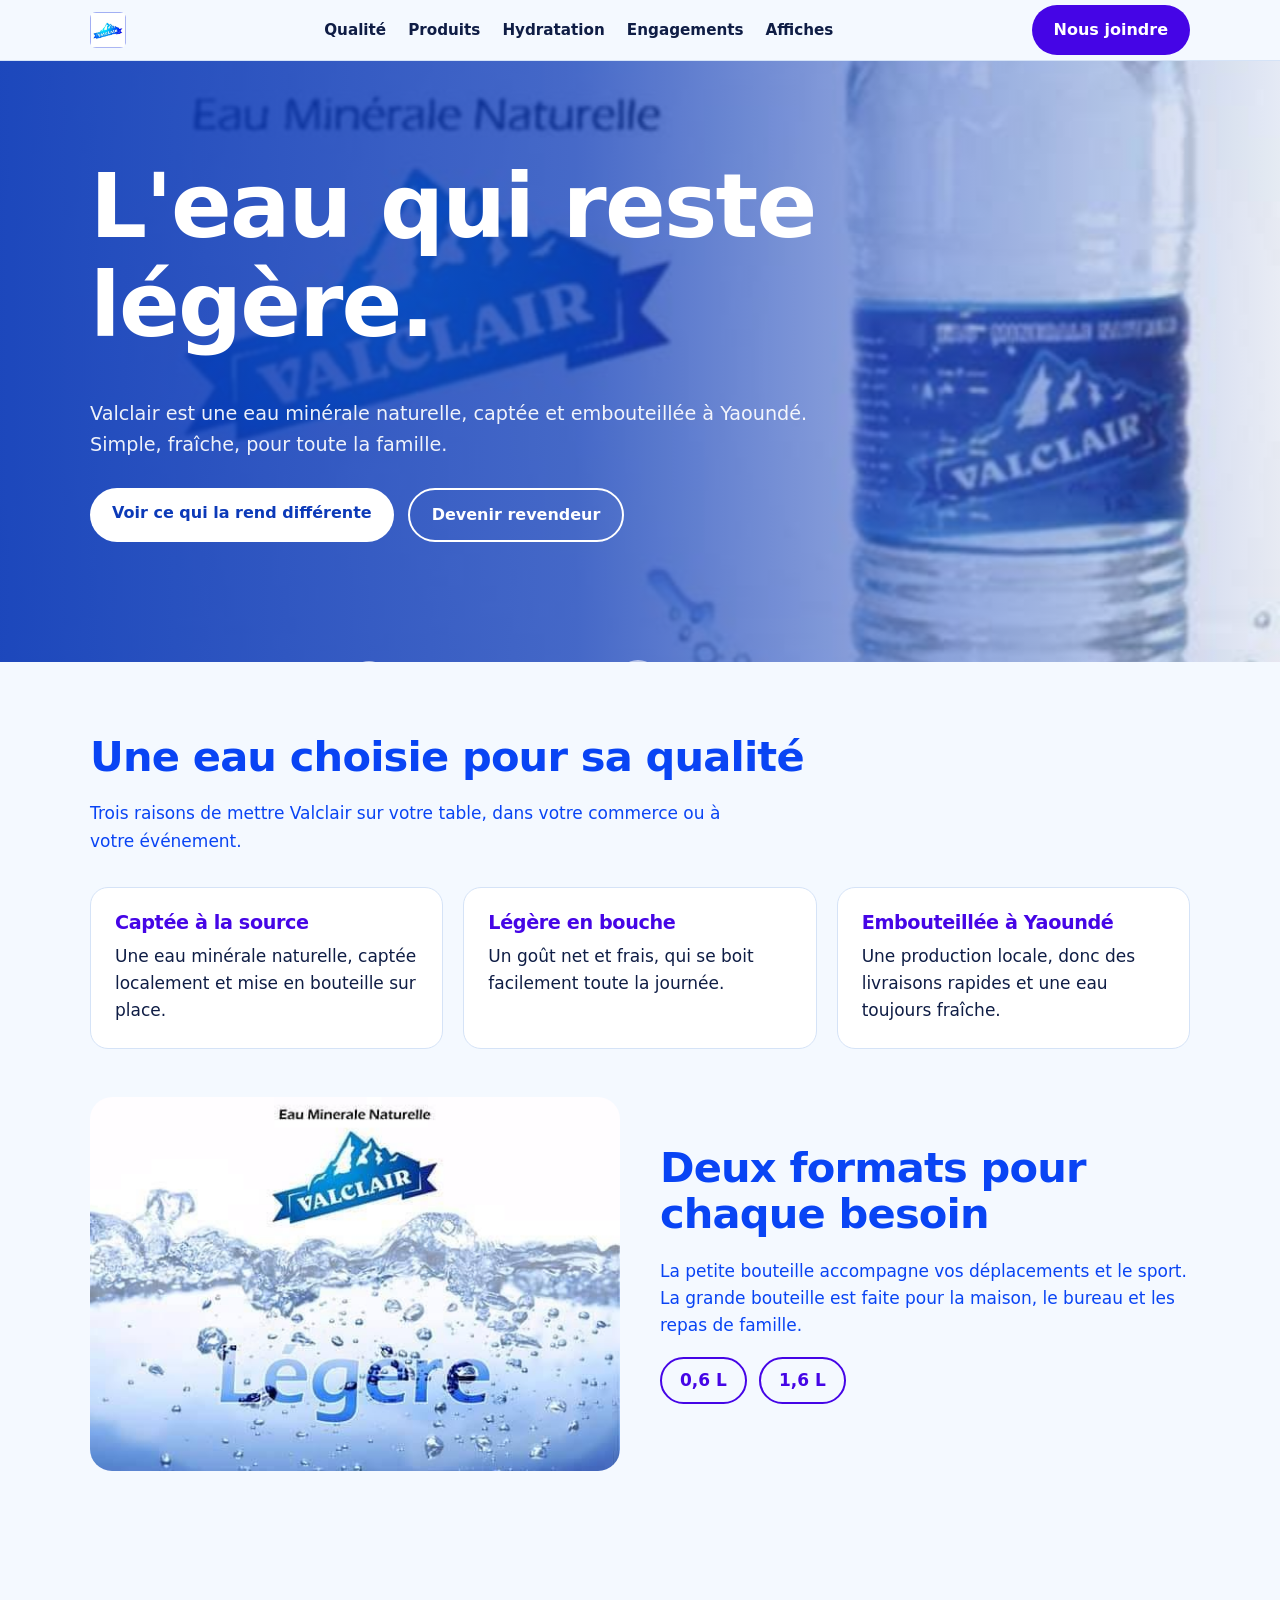
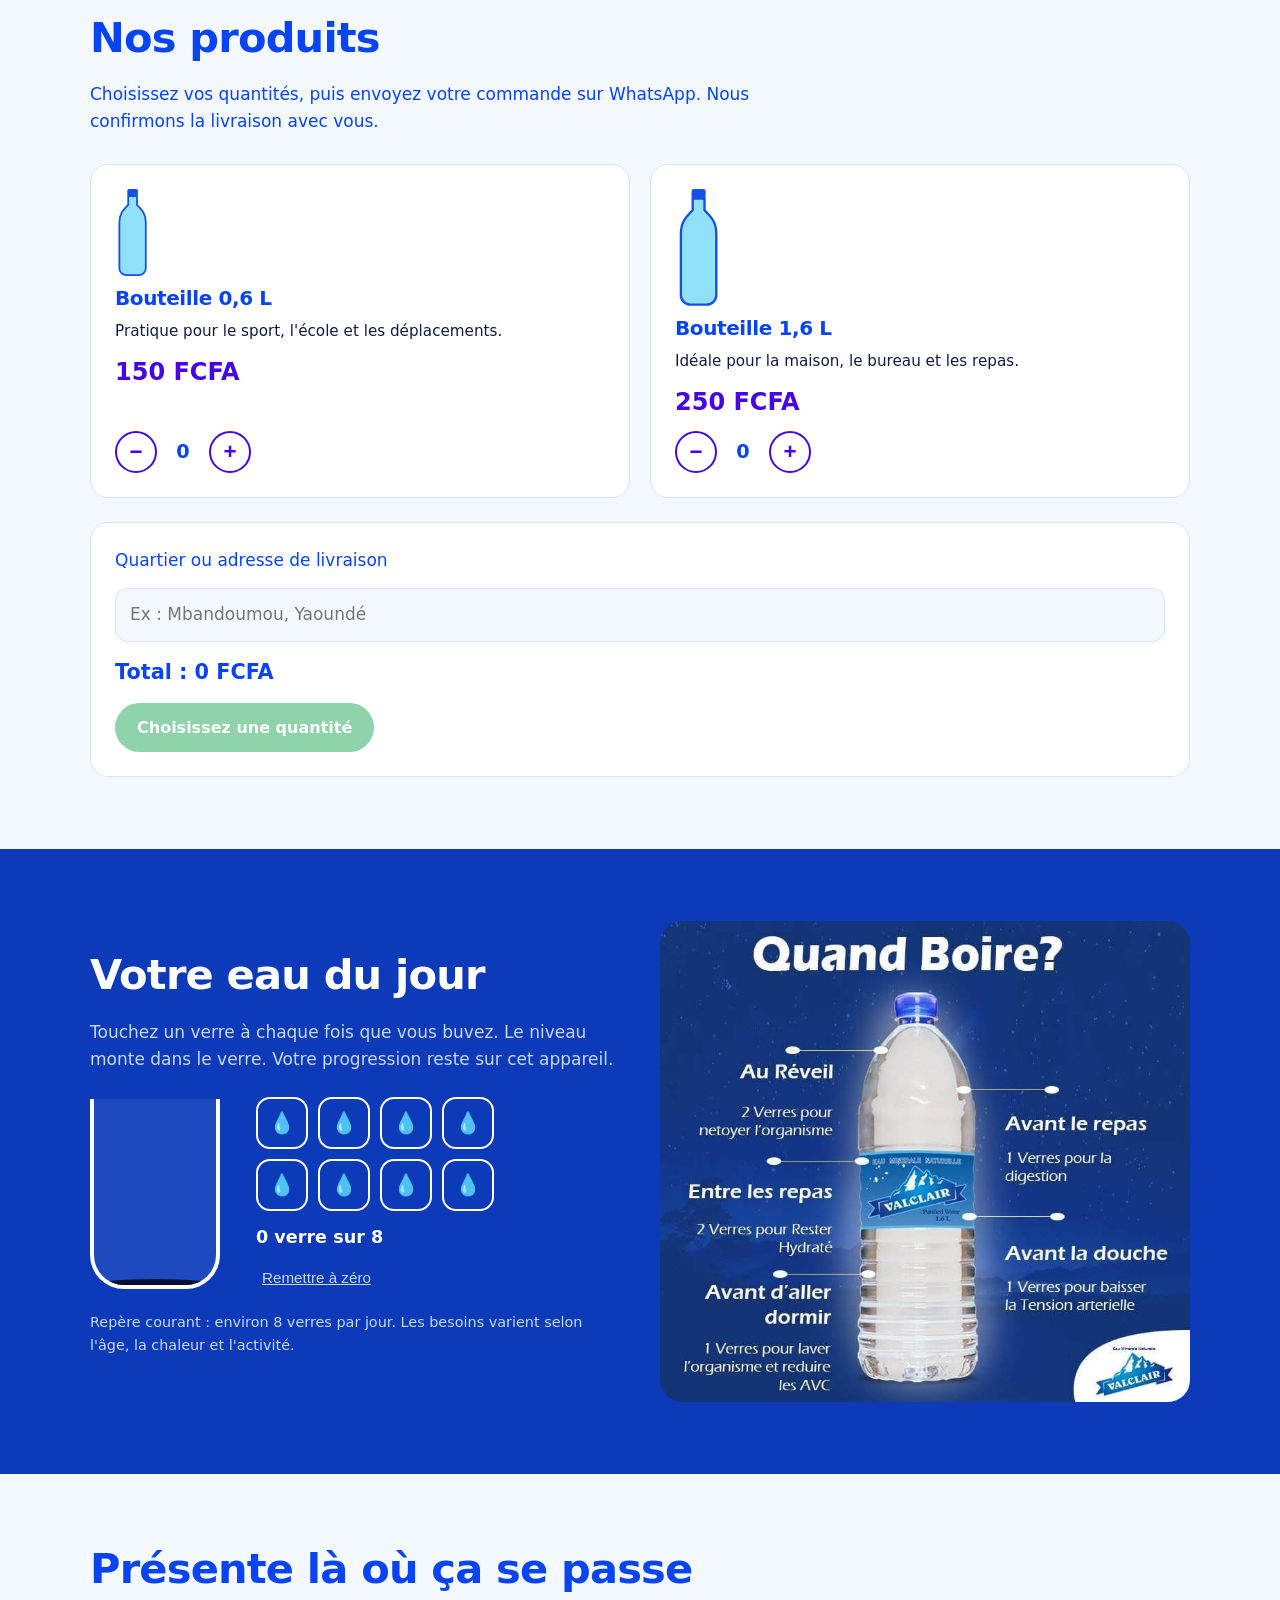
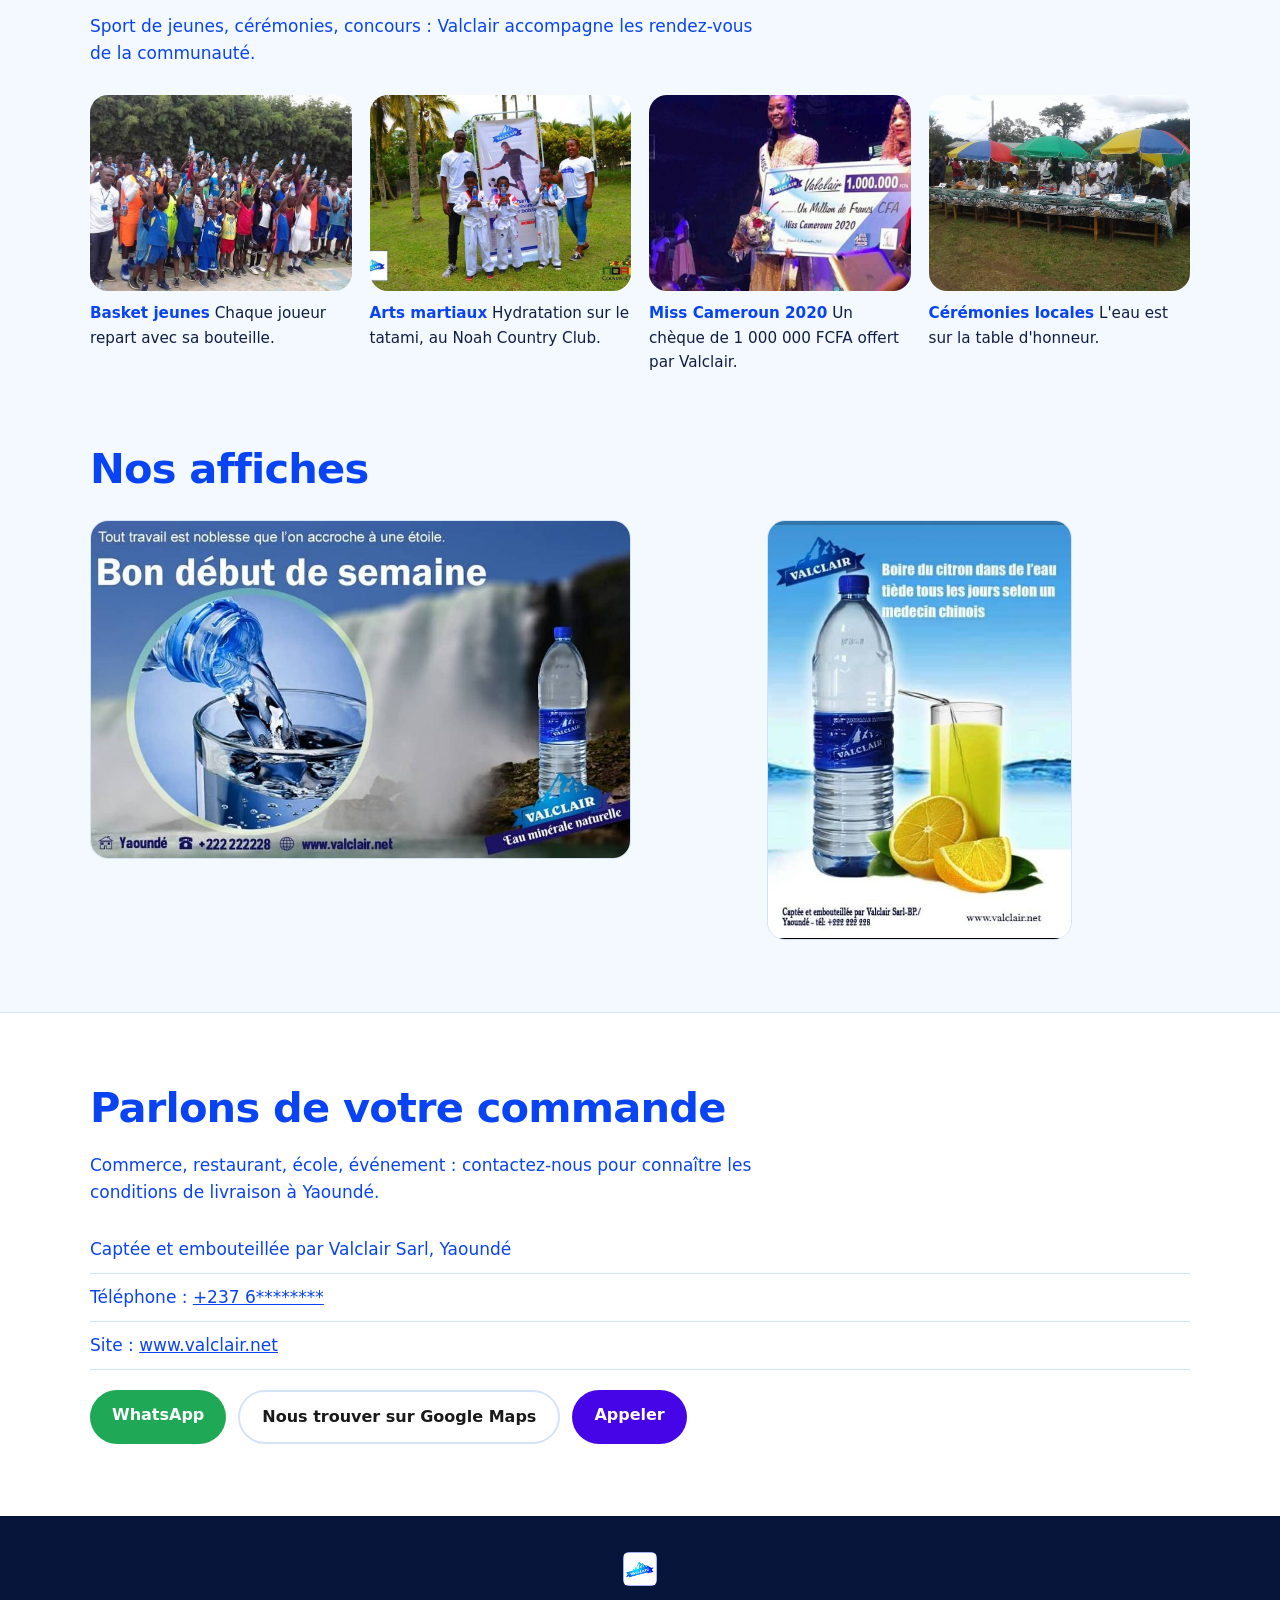
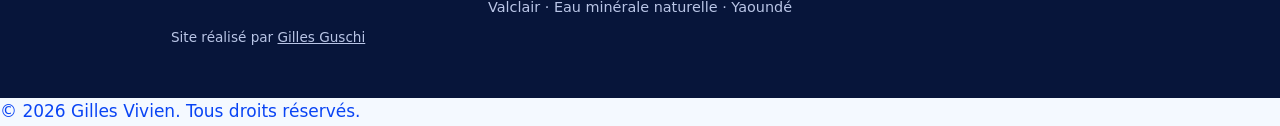
==== index.html @ f7ccb71e "Fix Netlify homepage" ====
<!DOCTYPE html>
<html lang="fr">
<head>
<meta charset="utf-8">
<meta name="viewport" content="width=device-width, initial-scale=1.0, viewport-fit=cover">
<title>Valclair – Eau minérale naturelle, Yaoundé</title>
<link rel="stylesheet" href="style.css">
</head>
<body>
<header><div class="wrap"><a href="#top"><img src="[data-uri]" alt="Valclair"></a>
<nav><a href="#qualite">Qualité</a><a href="#produits">Produits</a><a href="#hydratation">Hydratation</a><a href="#communaute">Engagements</a><a href="#affiches">Affiches</a></nav>
<a class="btn" href="#contact">Nous joindre</a></div></header>

<main id="top">
<section class="hero"><div id="bubbles"></div><div class="wrap">
<h1>L'eau qui reste légère.</h1>
<p>Valclair est une eau minérale naturelle, captée et embouteillée à Yaoundé. Simple, fraîche, pour toute la famille.</p>
<div class="cta"><a class="btn" href="#qualite">Voir ce qui la rend différente</a><a class="btn alt" href="#contact">Devenir revendeur</a></div>
</div></section>

<section id="qualite"><div class="wrap">
<h2>Une eau choisie pour sa qualité</h2>
<p>Trois raisons de mettre Valclair sur votre table, dans votre commerce ou à votre événement.</p>
<div class="pill">
<div><h3>Captée à la source</h3><p>Une eau minérale naturelle, captée localement et mise en bouteille sur place.</p></div>
<div><h3>Légère en bouche</h3><p>Un goût net et frais, qui se boit facilement toute la journée.</p></div>
<div><h3>Embouteillée à Yaoundé</h3><p>Une production locale, donc des livraisons rapides et une eau toujours fraîche.</p></div>
</div>
<div class="split" style="margin-top:48px">
<img class="photo" src="[data-uri]" alt="Affiche Valclair, eau minérale naturelle légère">
<div><h2>Deux formats pour chaque besoin</h2>
<p>La petite bouteille accompagne vos déplacements et le sport. La grande bouteille est faite pour la maison, le bureau et les repas de famille.</p>
<div class="sizes"><span>0,6 L</span><span>1,6 L</span></div></div>
</div></div></section>

<section id="produits"><div class="wrap">
<h2>Nos produits</h2>
<p>Choisissez vos quantités, puis envoyez votre commande sur WhatsApp. Nous confirmons la livraison avec vous.</p>
<div class="prods" id="prods"></div>
<div class="order">
<label for="quartier">Quartier ou adresse de livraison</label>
<input id="quartier" placeholder="Ex : Mbandoumou, Yaoundé">
<div class="total" id="total">Total : 0 FCFA</div>
<div class="btns"><a class="btn wa" id="orderBtn" href="641160281" target="_blank" rel="noopener" aria-disabled="true">Commander sur WhatsApp</a></div>
</div></div></section>

<section id="hydratation" class="band"><div class="wrap split">
<div><h2>Votre eau du jour</h2>
<p>Touchez un verre à chaque fois que vous buvez. Le niveau monte dans le verre. Votre progression reste sur cet appareil.</p>
<div class="tracker">
<div class="glass" aria-hidden="true"><div class="water" id="water"></div></div>
<div><div class="cups" id="cups"></div><div class="count" id="count" aria-live="polite"></div>
<button class="ghost" id="reset">Remettre à zéro</button></div>
</div>
<p style="margin-top:20px;font-size:.9rem">Repère courant : environ 8 verres par jour. Les besoins varient selon l'âge, la chaleur et l'activité.</p></div>
<img class="photo" src="[data-uri]" alt="Conseils pour boire de l'eau au fil de la journée">
</div></section>

<section id="communaute"><div class="wrap">
<h2>Présente là où ça se passe</h2>
<p>Sport de jeunes, cérémonies, concours : Valclair accompagne les rendez-vous de la communauté.</p>
<div class="grid">
<figure><img src="[data-uri]" alt="Jeunes basketteurs levant leurs bouteilles Valclair"><figcaption><b>Basket jeunes</b> Chaque joueur repart avec sa bouteille.</figcaption></figure>
<figure><img src="[data-uri]" alt="Enfants en kimono devant la bannière Valclair"><figcaption><b>Arts martiaux</b> Hydratation sur le tatami, au Noah Country Club.</figcaption></figure>
<figure><img src="[data-uri]" alt="Remise d'un chèque Valclair de 1 000 000 FCFA, Miss Cameroun 2020"><figcaption><b>Miss Cameroun 2020</b> Un chèque de 1 000 000 FCFA offert par Valclair.</figcaption></figure>
<figure><img src="[data-uri]" alt="Table d'honneur avec bouteilles Valclair lors d'une cérémonie"><figcaption><b>Cérémonies locales</b> L'eau est sur la table d'honneur.</figcaption></figure>
</div></div></section>

<section id="affiches" style="padding-top:0"><div class="wrap">
<h2>Nos affiches</h2>
<div class="posters">
<figure><img src="[data-uri]" alt="Affiche Bon début de semaine"></figure>
<figure><img src="[data-uri]" alt="Affiche eau et citron"></figure>
</div></div></section>

<section id="contact" class="contact"><div class="wrap">
<h2>Parlons de votre commande</h2>
<p>Commerce, restaurant, école, événement : contactez-nous pour connaître les conditions de livraison à Yaoundé.</p>
<ul>
<li>Captée et embouteillée par Valclair Sarl, Yaoundé</li>
<li>Téléphone : <a href="tel:+222222228">+237 6********</a></li>
<li>Site : <a href="https://www.valclair.net">www.valclair.net</a></li>
</ul>
<div class="btns">
<a class="btn wa" id="waBtn" href="+237 652120410" target="_blank" rel="noopener">WhatsApp</a>
<a class="btn g" id="gBtn" href="#" target="_blank" rel="noopener">Nous trouver sur Google Maps</a>
<a class="btn" href="tel:+237652120410">Appeler</a></div>
</div></section>
</main>

<footer>
    <img src="[data-uri]" alt="Valclair">Valclair · Eau minérale naturelle · Yaoundé <p style="margin-top:8px;font-size:.85rem">Site réalisé par <a href="portfolio-tchonang.html">Gilles Guschi</a></p>
</footer>
    &copy; 2026 Gilles Vivien. Tous droits réservés.
    <div id="lb" role="dialog" aria-label="Image agrandie"><button aria-label="Fermer">×</button><img alt=""></div>
<script>
    
// ====== À MODIFIER : vos informations ======
var CONFIG={
 whatsapp:"641160281", // numéro WhatsApp, indicatif sans + ni espaces
 google:"https://www.google.com/maps/search/?api=1&query=Valclair+Yaound%C3%A9", // lien Google Maps ou avis
 products:[ // prix d'exemple en FCFA : remplacez par vos vrais prix
  {name:"Bouteille 0,6 L",size:.6,price:150,desc:"Pratique pour le sport, l'école et les déplacements."},
  {name:"Bouteille 1,6 L",size:1.6,price:250,desc:"Idéale pour la maison, le bureau et les repas."}
 ]};
// ============================================
(function(){
 var P=CONFIG.products,q=P.map(function(){return 0}),box=document.getElementById('prods'),
 fmt=function(n){return n.toLocaleString('fr-FR')+' FCFA'},
 wa='https://wa.me/'+CONFIG.whatsapp+'?text=',
 ob=document.getElementById('orderBtn'),tot=document.getElementById('total');
 document.getElementById('gBtn').href=CONFIG.google;
 document.getElementById('waBtn').href=wa+encodeURIComponent('Bonjour Valclair, j\'aimerais avoir des informations.');
 function upd(){
  var t=0,l=[];P.forEach(function(p,i){if(q[i]){t+=q[i]*p.price;l.push(q[i]+' x '+p.name+' ('+fmt(p.price)+')')}});
  tot.textContent='Total : '+fmt(t);
  var ad=document.getElementById('quartier').value.trim();
  ob.setAttribute('aria-disabled',t===0);
  ob.textContent=t?'Commander sur WhatsApp':'Choisissez une quantité';
  ob.href=t?wa+encodeURIComponent('Bonjour Valclair, je souhaite commander :\n'+l.join('\n')+'\nTotal : '+fmt(t)+(ad?'\nLivraison : '+ad:'')):'#';
 }
 P.forEach(function(p,i){
  var d=document.createElement('div');d.className='prod';
  d.innerHTML='<svg viewBox="0 0 40 100" style="height:'+(70+p.size*30)+'px" aria-hidden="true"><rect x="14" y="0" width="12" height="8" rx="2" fill="#1450e6"/><path d="M15 8h10v10c6 6 10 10 10 20v52a8 8 0 0 1-8 8H13a8 8 0 0 1-8-8V38c0-10 4-14 10-20z" fill="#35c8f0" fill-opacity=".55" stroke="#1450e6" stroke-width="2"/></svg><h3>'+p.name+'</h3><p>'+p.desc+'</p><div class="price">'+fmt(p.price)+'</div><div class="qty"><button aria-label="Retirer une '+p.name+'">−</button><output>0</output><button aria-label="Ajouter une '+p.name+'">+</button></div>';
  var b=d.querySelectorAll('button'),o=d.querySelector('output');
  b[0].onclick=function(){q[i]=Math.max(0,q[i]-1);o.textContent=q[i];upd()};
  b[1].onclick=function(){q[i]++;o.textContent=q[i];upd()};
  box.appendChild(d);
 });
 document.getElementById('quartier').addEventListener('input',upd);
 upd();
})();
// bulles du hero
(function(){var b=document.getElementById('bubbles');for(var i=0;i<18;i++){var e=document.createElement('span');e.className='bub';var s=8+Math.random()*34;e.style.cssText='width:'+s+'px;height:'+s+'px;left:'+Math.random()*100+'%;animation-duration:'+(9+Math.random()*12)+'s;animation-delay:-'+Math.random()*15+'s';b.appendChild(e)}})();
// agrandissement des photos
var lb=document.getElementById('lb'),li=lb.querySelector('img');
document.querySelectorAll('.photo,figure img').forEach(function(im){im.addEventListener('click',function(){li.src=im.src;li.alt=im.alt;lb.classList.add('on')})});
lb.addEventListener('click',function(){lb.classList.remove('on')});
document.addEventListener('keydown',function(e){if(e.key==='Escape')lb.classList.remove('on')});
// suivi d'hydratation
var N=8,done=0,cups=document.getElementById('cups'),water=document.getElementById('water'),count=document.getElementById('count');
var day=new Date().toISOString().slice(0,10);
try{var s=JSON.parse(localStorage.getItem('valclair-eau')||'{}');if(s.day===day)done=s.n||0}catch(e){}
function draw(){
 water.style.height=(done/N*100)+'%';
 count.textContent=done>=N?'Objectif atteint : '+done+' verres. Bravo !':done+' verre'+(done>1?'s':'')+' sur '+N;
 Array.prototype.forEach.call(cups.children,function(c,i){c.setAttribute('aria-pressed',i<done)});
 try{localStorage.setItem('valclair-eau',JSON.stringify({day:day,n:done}))}catch(e){}
}
for(var i=0;i<N;i++){(function(i){var c=document.createElement('button');c.textContent='💧';c.setAttribute('aria-label','Verre '+(i+1));c.onclick=function(){done=(done===i+1)?i:i+1;draw()};cups.appendChild(c)})(i)}
document.getElementById('reset').onclick=function(){done=0;draw()};
draw();
</script>
</body>
</html>
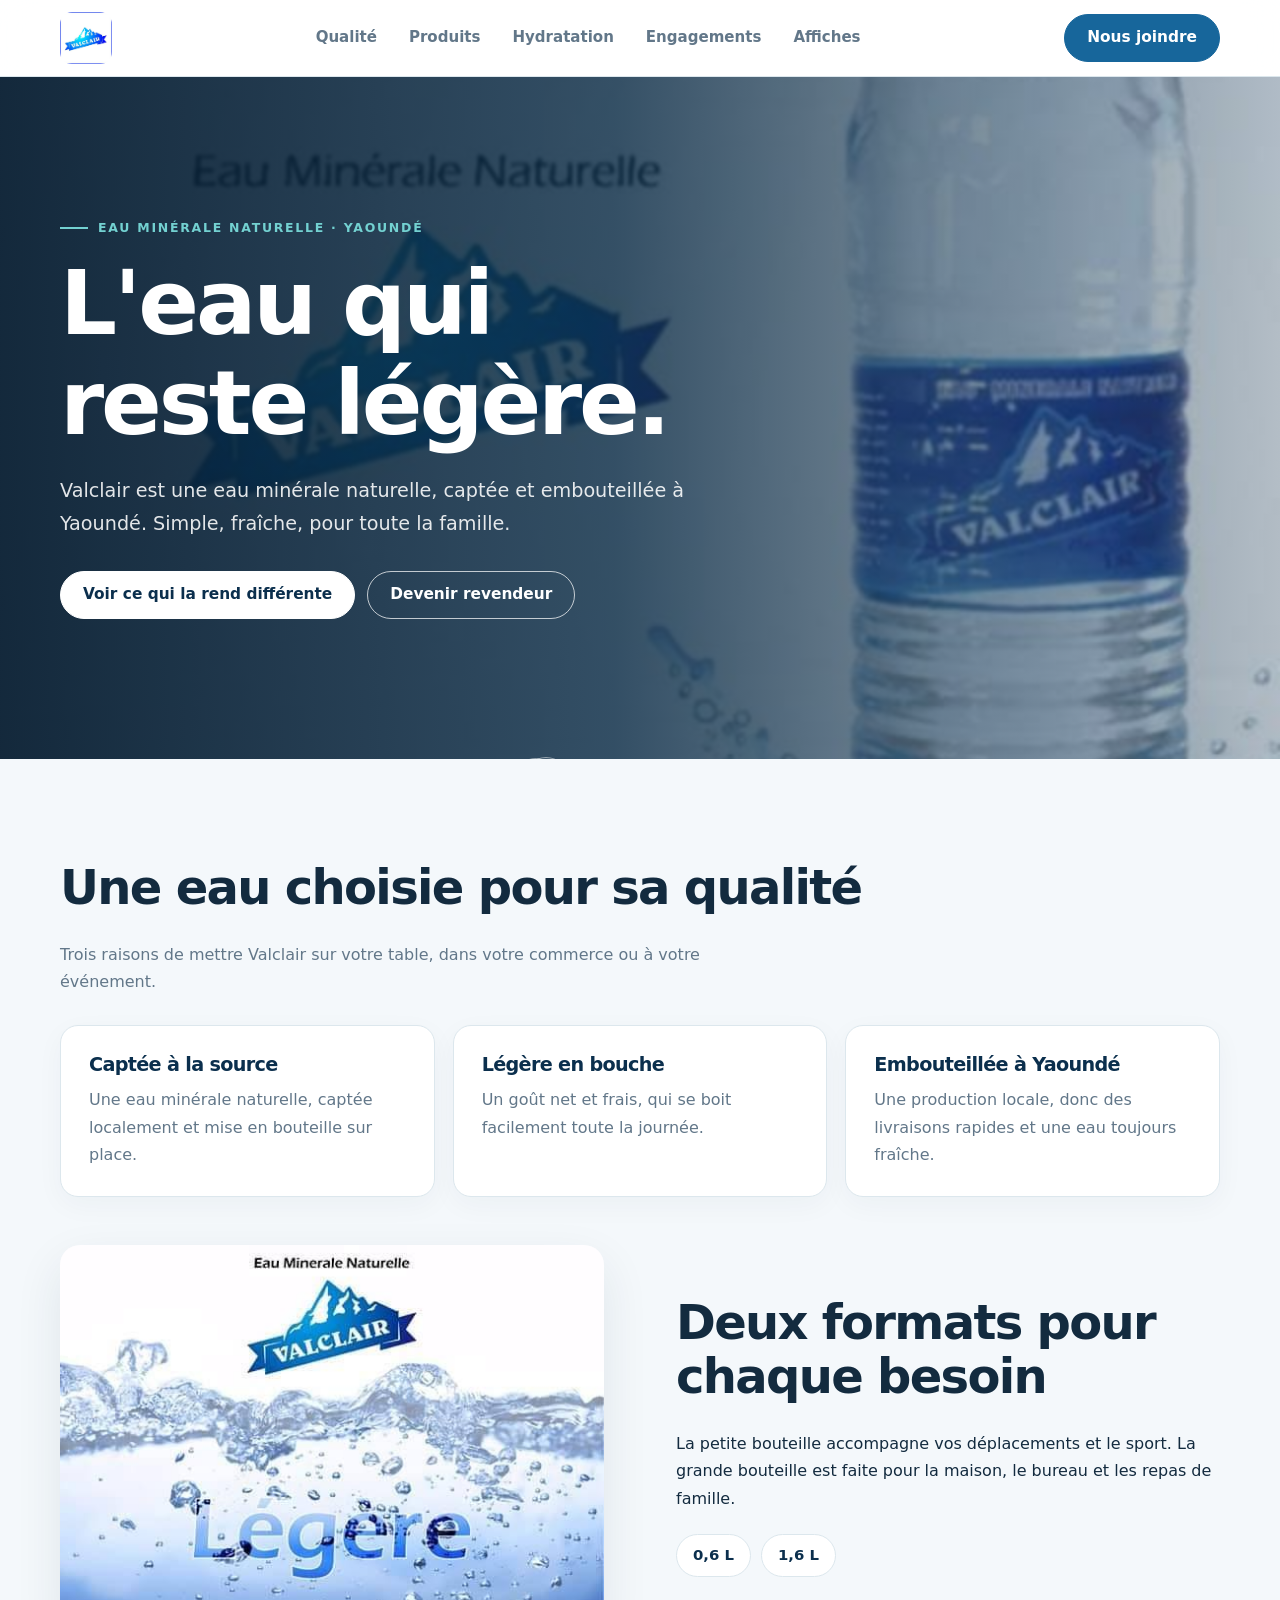
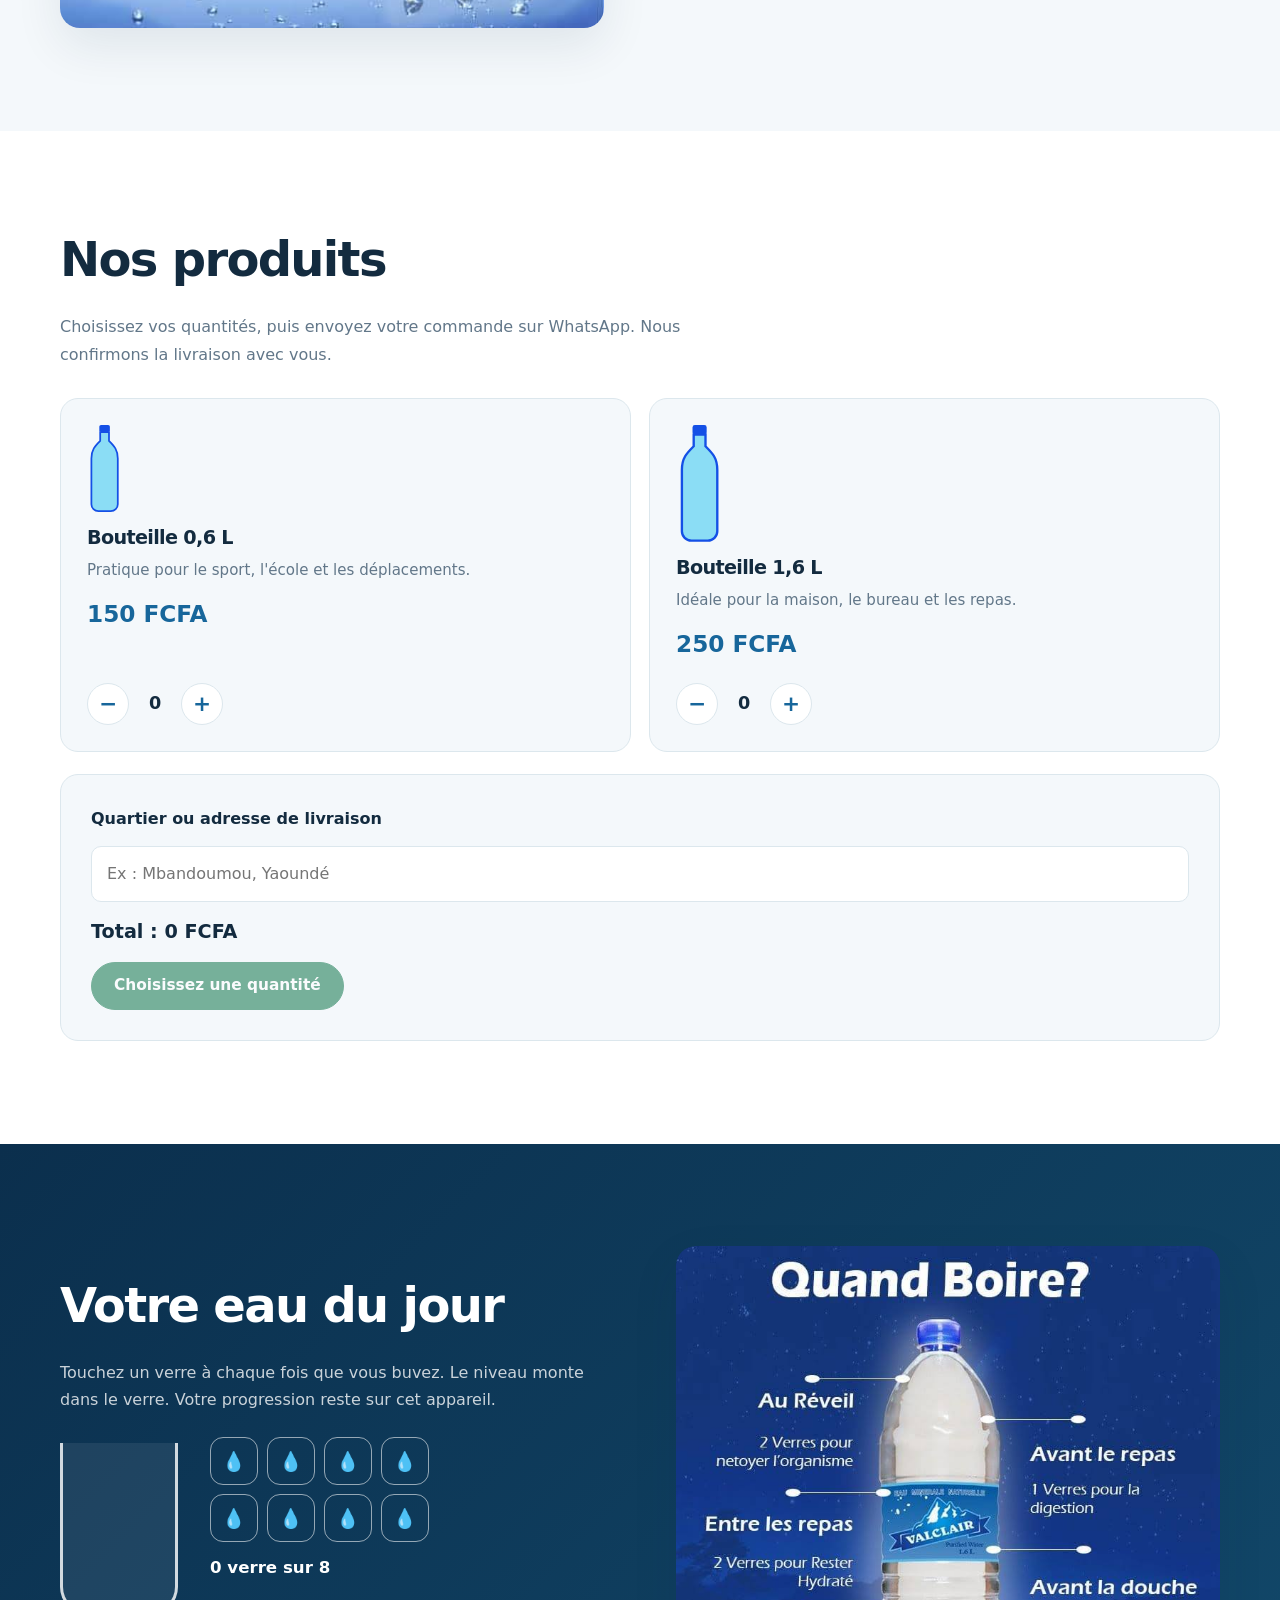
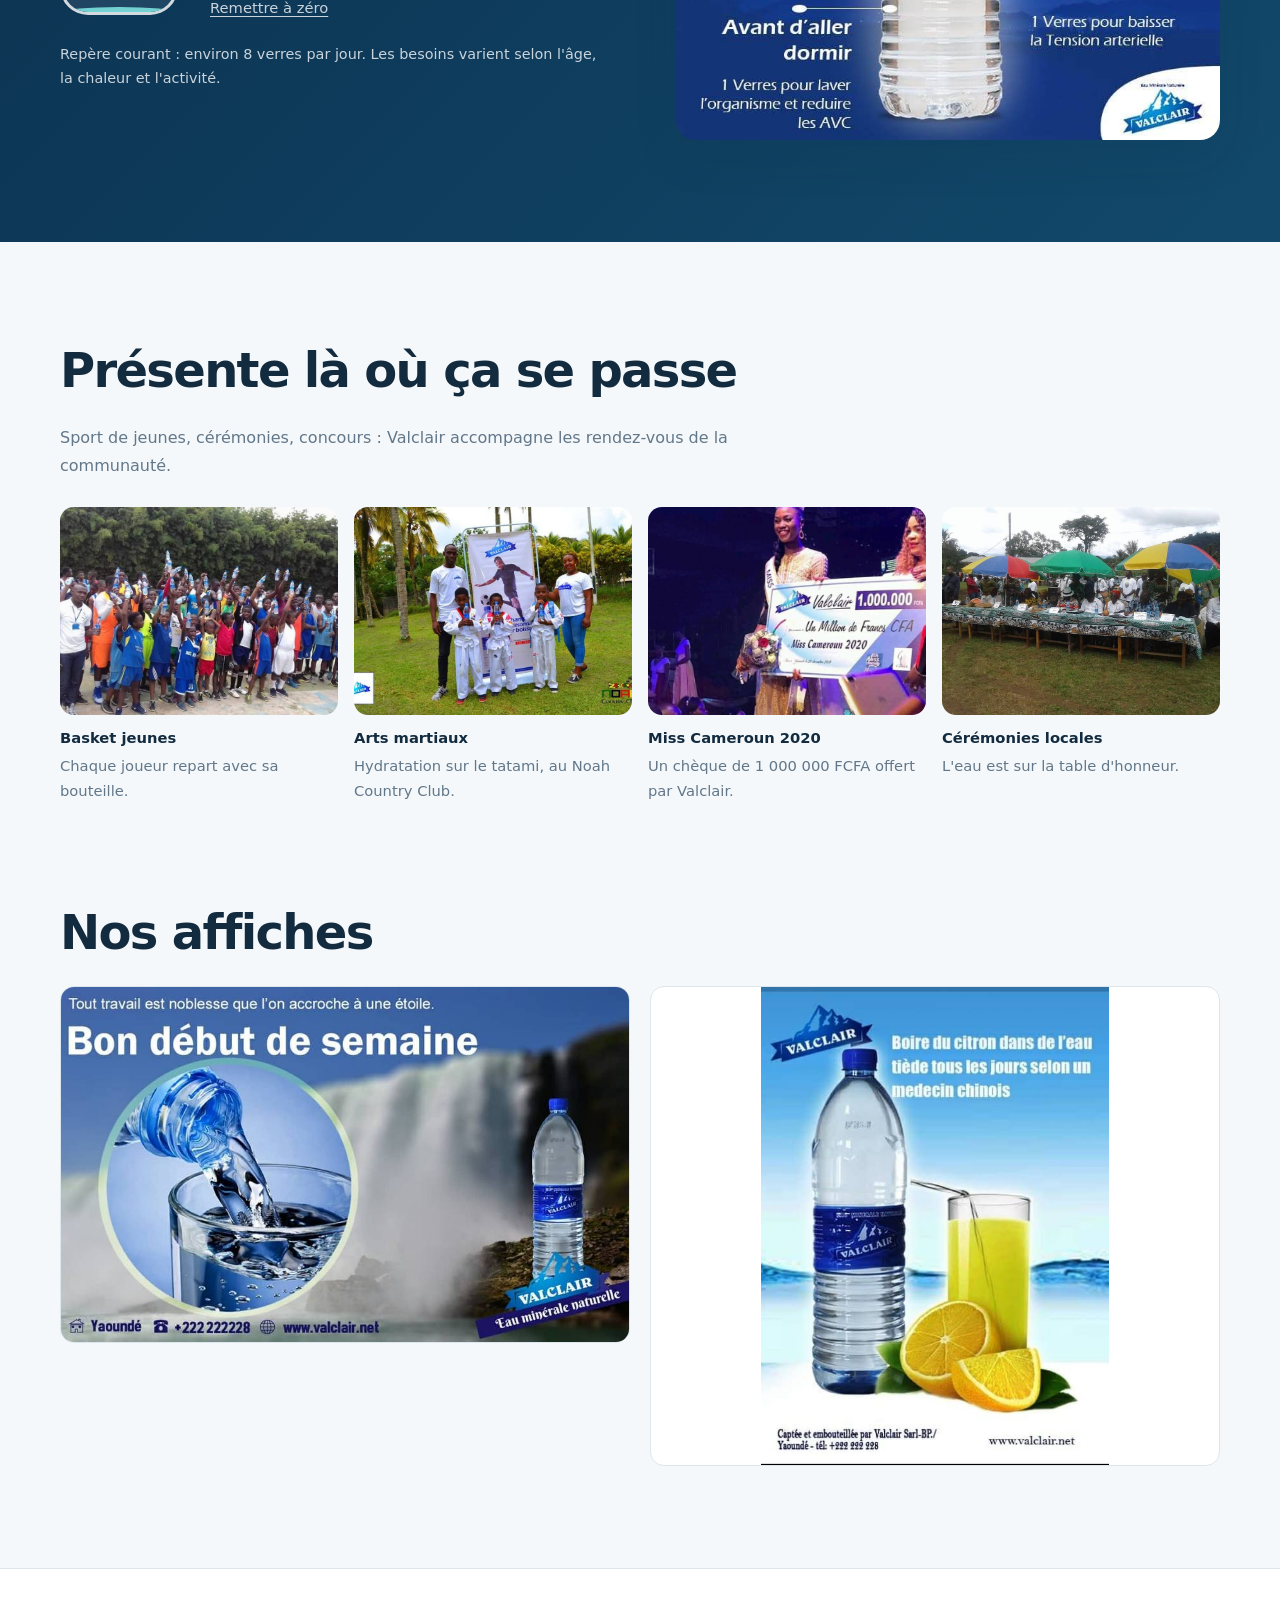
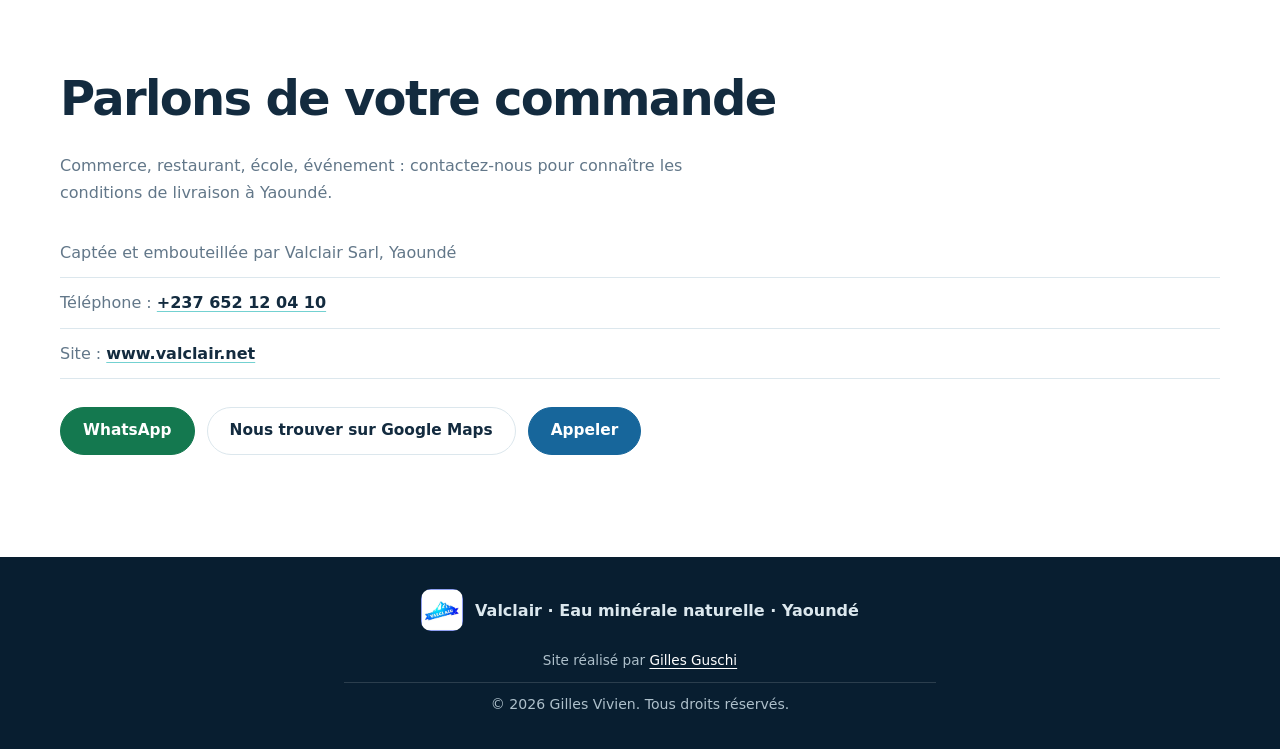
==== commit 15b29266: "Polish Valclair website presentation" ====
--- a/index.html
+++ b/index.html
@@ -4,15 +4,18 @@
 <meta charset="utf-8">
 <meta name="viewport" content="width=device-width, initial-scale=1.0, viewport-fit=cover">
 <title>Valclair – Eau minérale naturelle, Yaoundé</title>
+<meta name="description" content="Valclair, eau minérale naturelle captée et embouteillée à Yaoundé. Découvrez nos formats et passez commande.">
+<meta name="theme-color" content="#0b2f4d">
 <link rel="stylesheet" href="style.css">
 </head>
 <body>
 <header><div class="wrap"><a href="#top"><img src="[data-uri]" alt="Valclair"></a>
-<nav><a href="#qualite">Qualité</a><a href="#produits">Produits</a><a href="#hydratation">Hydratation</a><a href="#communaute">Engagements</a><a href="#affiches">Affiches</a></nav>
+<nav aria-label="Navigation principale"><a href="#qualite">Qualité</a><a href="#produits">Produits</a><a href="#hydratation">Hydratation</a><a href="#communaute">Engagements</a><a href="#affiches">Affiches</a></nav>
 <a class="btn" href="#contact">Nous joindre</a></div></header>
 
 <main id="top">
-<section class="hero"><div id="bubbles"></div><div class="wrap">
+<section class="hero"><div id="bubbles" aria-hidden="true"></div><div class="wrap">
+<p class="eyebrow">Eau minérale naturelle · Yaoundé</p>
 <h1>L'eau qui reste légère.</h1>
 <p>Valclair est une eau minérale naturelle, captée et embouteillée à Yaoundé. Simple, fraîche, pour toute la famille.</p>
 <div class="cta"><a class="btn" href="#qualite">Voir ce qui la rend différente</a><a class="btn alt" href="#contact">Devenir revendeur</a></div>
@@ -78,7 +81,7 @@
 <p>Commerce, restaurant, école, événement : contactez-nous pour connaître les conditions de livraison à Yaoundé.</p>
 <ul>
 <li>Captée et embouteillée par Valclair Sarl, Yaoundé</li>
-<li>Téléphone : <a href="tel:+222222228">+237 6********</a></li>
+<li>Téléphone : <a href="tel:+237652120410">+237 652 12 04 10</a></li>
 <li>Site : <a href="https://www.valclair.net">www.valclair.net</a></li>
 </ul>
 <div class="btns">
@@ -88,16 +91,13 @@
 </div></section>
 </main>
 
-<footer>
-    <img src="[data-uri]" alt="Valclair">Valclair · Eau minérale naturelle · Yaoundé <p style="margin-top:8px;font-size:.85rem">Site réalisé par <a href="portfolio-tchonang.html">Gilles Guschi</a></p>
-</footer>
-    &copy; 2026 Gilles Vivien. Tous droits réservés.
-    <div id="lb" role="dialog" aria-label="Image agrandie"><button aria-label="Fermer">×</button><img alt=""></div>
+<footer><div class="wrap"><div class="footer-brand"><img src="[data-uri]" alt="Valclair"><span>Valclair · Eau minérale naturelle · Yaoundé</span></div><p class="footer-credit" style="margin-top:8px;font-size:.85rem">Site réalisé par <a href="portfolio-tchonang.html">Gilles Guschi</a></p><p class="copyright">&copy; 2026 Gilles Vivien. Tous droits réservés.</p></div></footer>
+    <div id="lb" role="dialog" aria-modal="true" aria-label="Image agrandie"><button type="button" aria-label="Fermer">×</button><img alt=""></div>
 <script>
     
 // ====== À MODIFIER : vos informations ======
 var CONFIG={
- whatsapp:"641160281", // numéro WhatsApp, indicatif sans + ni espaces
+ whatsapp:"237641160281", // numéro WhatsApp, indicatif sans + ni espaces
  google:"https://www.google.com/maps/search/?api=1&query=Valclair+Yaound%C3%A9", // lien Google Maps ou avis
  products:[ // prix d'exemple en FCFA : remplacez par vos vrais prix
   {name:"Bouteille 0,6 L",size:.6,price:150,desc:"Pratique pour le sport, l'école et les déplacements."},
--- a/style.css
+++ b/style.css
@@ -1,91 +1,373 @@
-
-:root{--bg:#f4f9ff;--surface:#fff;--ink:#0944f4;--muted:#0f1d45;--blue:#4505e6;--deep:#0c3ab8;--ice:#081230;--line:#d5e3f7;
-box-sizing:border-box;padding-top:env(safe-area-inset-top,0px);padding-bottom:env(safe-area-inset-bottom,0px)}
-@media (prefers-color-scheme:dark){:root:not([data-theme="light"]){--bg:#081230;--surface:#0f1d45;--ink:#eaf2ff;--muted:#9fb3d9;--line:#1f3166;--blue:#5b8cff}}
-:root[data-theme="dark"]{--bg:#081230;--surface:#0f1d45;--ink:#eaf2ff;--muted:#9fb3d9;--line:#1f3166;--blue:#5b8cff}
-html{scroll-padding-top:70px;scroll-behavior:smooth}
-*{box-sizing:border-box}
-body{margin:0;background:var(--bg);color:var(--ink);font:17px/1.6 "Avenir Next","Segoe UI",system-ui,sans-serif}
-img{max-width:100%;display:block}
-h1,h2,h3{line-height:1.1;margin:0 0 .5em;letter-spacing:-.02em;font-weight:800}
-h2{font-size:clamp(1.8rem,4vw,2.6rem)}
-p{margin:0 0 1em;max-width:62ch}
-a{color:inherit}
-:focus-visible{outline:3px solid var(--ice);outline-offset:3px}
-.wrap{width:min(1100px,92%);margin:auto}
-section{padding:72px 0}
-header{position:sticky;top:env(safe-area-inset-top,0px);z-index:20;background:color-mix(in srgb,var(--bg) 88%,transparent);backdrop-filter:blur(10px);border-bottom:1px solid var(--line)}
-header .wrap{display:flex;align-items:center;justify-content:space-between;gap:16px;height:60px}
-header img{height:36px;border-radius:6px}
-nav{display:flex;gap:22px;font-weight:600;font-size:.95rem}
-nav a{text-decoration:none;color:var(--muted)}nav a:hover{color:var(--blue)}
-.btn{display:inline-block;padding:12px 22px;border-radius:999px;background:var(--blue);color:#fff;font-weight:700;text-decoration:none;border:0;cursor:pointer;font-size:1rem}
-.btn.alt{background:transparent;border:2px solid #fff}
-@media(max-width:720px){nav{display:none}}
-.hero{position:relative;overflow:hidden;color:#fff;background:linear-gradient(90deg,rgba(12,58,184,.92) 0%,rgba(12,58,184,.75) 45%,rgba(12,58,184,.05) 100%),url("image\ yep.jfif") right center/cover no-repeat;padding:96px 0 120px}
-.hero h1{font-size:clamp(2.6rem,8vw,5.6rem);max-width:12ch}
-.hero p{font-size:1.2rem;opacity:.92}
-.hero .cta{display:flex;gap:14px;flex-wrap:wrap;margin-top:28px}
-.hero .btn:not(.alt){background:#fff;color:var(--deep)}
-.hero .wrap{position:relative;z-index:2}
-.bub{position:absolute;bottom:-40px;border-radius:50%;border:2px solid rgba(255,255,255,.55);background:rgba(255,255,255,.12);animation:rise linear infinite}
-@keyframes rise{to{transform:translateY(-120vh)}}
-@media(prefers-reduced-motion:reduce){.bub{display:none}html{scroll-behavior:auto}}
-.pill{display:grid;grid-template-columns:repeat(auto-fit,minmax(240px,1fr));gap:20px;margin-top:32px}
-.pill div{background:var(--surface);border:1px solid var(--line);border-radius:18px;padding:24px}
-.pill h3{font-size:1.2rem;color:var(--blue)}
-.pill p{margin:0;color:var(--muted)}
-.split{display:grid;grid-template-columns:1fr 1fr;gap:40px;align-items:center}
-@media(max-width:800px){.split{grid-template-columns:1fr}}
-.photo{width:100%;border-radius:22px;cursor:zoom-in;object-fit:cover}
-.sizes{display:flex;gap:12px;margin:18px 0}
-.sizes span{padding:8px 18px;border-radius:999px;border:2px solid var(--blue);font-weight:700;color:var(--blue)}
-.band{background:var(--deep);color:#fff}
-.band p{color:#c8d8ff}
-.tracker{display:flex;gap:36px;align-items:center;flex-wrap:wrap;margin-top:24px}
-.glass{position:relative;width:130px;height:190px;border:4px solid #fff;border-top:0;border-radius:0 0 34px 34px;overflow:hidden;background:rgba(255,255,255,.08)}
-.water{position:absolute;left:0;right:0;bottom:0;height:0;background:linear-gradient(var(--ice),#1a6bff);transition:height .6s ease}
-.water::before{content:"";position:absolute;top:-6px;left:0;right:0;height:12px;background:var(--ice);border-radius:50%}
-.cups{display:grid;grid-template-columns:repeat(4,52px);gap:10px}
-.cups button{width:52px;height:52px;border-radius:14px;border:2px solid #fff;background:transparent;color:#fff;font-size:1.3rem;cursor:pointer}
-.cups button[aria-pressed="true"]{background:var(--ice);border-color:var(--ice);color:var(--deep)}
-.count{font-size:1.1rem;font-weight:700;margin:12px 0}
-.ghost{background:none;border:0;color:#c8d8ff;text-decoration:underline;cursor:pointer;font-size:.95rem}
-.grid{display:grid;grid-template-columns:repeat(auto-fit,minmax(260px,1fr));gap:18px;margin-top:28px}
-figure{margin:0}
-figure img{aspect-ratio:4/3;border-radius:18px;cursor:zoom-in;width:100%;object-fit:cover}
-figcaption{padding-top:10px;color:var(--muted);font-size:.95rem}
-figcaption b{color:var(--ink)}
-.posters{display:grid;grid-template-columns:repeat(auto-fit,minmax(280px,1fr));gap:18px;margin-top:28px}
-.posters img{aspect-ratio:auto;max-height:420px;margin:auto;width:auto;max-width:100%;object-fit:contain;background:var(--surface);border:1px solid var(--line)}
-.prods{display:grid;grid-template-columns:repeat(auto-fit,minmax(260px,1fr));gap:20px;margin-top:28px}
-.prod{background:var(--surface);border:1px solid var(--line);border-radius:18px;padding:24px;display:flex;flex-direction:column;gap:10px}
-.prod svg{height:110px;width:auto;align-self:flex-start}
-.prod h3{margin:0;font-size:1.25rem}.prod p{margin:0;color:var(--muted);font-size:.95rem}
-.price{font-size:1.5rem;font-weight:800;color:var(--blue)}
-.qty{display:flex;align-items:center;gap:12px;margin-top:auto}
-.qty button{width:42px;height:42px;border-radius:50%;border:2px solid var(--blue);background:transparent;color:var(--blue);font-size:1.4rem;font-weight:700;cursor:pointer}
-.qty output{min-width:28px;text-align:center;font-weight:800;font-size:1.2rem}
-.order{margin-top:24px;background:var(--surface);border:1px solid var(--line);border-radius:18px;padding:24px;display:grid;gap:14px}
-.order input{padding:12px 14px;border-radius:12px;border:1px solid var(--line);background:var(--bg);color:var(--ink);font:inherit;width:100%}
-.total{font-size:1.3rem;font-weight:800}
-.btn.wa{background:#1fa855}.btn.g{background:#fff;color:#1a1a1a;border:2px solid var(--line)}
-.btn[aria-disabled="true"]{opacity:.5;pointer-events:none}
-.btns{display:flex;gap:12px;flex-wrap:wrap}
-.contact{background:var(--surface);border-top:1px solid var(--line)}
-.contact ul{list-style:none;padding:0;margin:20px 0}
-.contact li{padding:10px 0;border-bottom:1px solid var(--line)}
-footer{padding:28px 0;text-align:center;color:var(--muted);font-size:.9rem}
-footer{background:#07153a;color:#b9c5e6;padding:36px 0;text-align:center}
-footer img{height:34px;margin:0 auto 10px;border-radius:6px}
-#lb{position:fixed;inset:0;background:rgba(3,10,30,.92);display:none;align-items:center;justify-content:center;z-index:50;padding:20px}
-#lb.on{display:flex}
-#lb img{max-height:90%;max-width:100%;border-radius:12px}
-#lb button{position:absolute;top:calc(14px + env(safe-area-inset-top,0px));right:18px;font-size:2rem;background:none;border:0;color:#fff;cursor:pointer}
-footer{background:#07153a;color:#b9c5e6;padding:36px 0;text-align:center}
-footer b{color:#fff}
-.toast{position:fixed;bottom:22px;left:50%;transform:translate(-50%,90px);background:var(--navy);color:#fff;padding:12px 22px;border-radius:99px;transition:.3s;z-index:99;font-weight:500}
-.toast.show{transform:translate(-50%,0)}
-/* ===== 10. Mobile ===== */
-@media(max-width:560px){.form{grid-template-columns:1fr}.lookup{flex-direction:column}}
-@media(prefers-reduced-motion:reduce){*{tran
+:root {
+  color-scheme: light;
+  --bg: #f4f8fb;
+  --surface: #fff;
+  --ink: #132b3f;
+  --muted: #627789;
+  --blue: #17669b;
+  --deep: #0b2f4d;
+  --accent: #73d1d1;
+  --line: #dce7ed;
+  --navy: #091d2b;
+  --shadow: 0 18px 48px rgba(13, 46, 70, .09);
+}
+
+@media (prefers-color-scheme: dark) {
+  :root:not([data-theme="light"]) {
+    color-scheme: dark;
+    --bg: #0b1925;
+    --surface: #122535;
+    --ink: #f1f7fa;
+    --muted: #adbfca;
+    --blue: #68b7e5;
+    --deep: #071523;
+    --accent: #70d3d1;
+    --line: #294152;
+    --navy: #06121c;
+    --shadow: 0 18px 48px rgba(0, 0, 0, .2);
+  }
+}
+
+:root[data-theme="dark"] {
+  color-scheme: dark;
+  --bg: #0b1925;
+  --surface: #122535;
+  --ink: #f1f7fa;
+  --muted: #adbfca;
+  --blue: #68b7e5;
+  --deep: #071523;
+  --accent: #70d3d1;
+  --line: #294152;
+  --navy: #06121c;
+  --shadow: 0 18px 48px rgba(0, 0, 0, .2);
+}
+
+* { box-sizing: border-box }
+html { scroll-behavior: smooth; scroll-padding-top: 100px }
+body {
+  margin: 0;
+  background: var(--bg);
+  color: var(--ink);
+  font: 16px/1.7 "Avenir Next", "Segoe UI", system-ui, sans-serif;
+  -webkit-font-smoothing: antialiased;
+}
+img { display: block; max-width: 100% }
+button, input { font: inherit }
+a { color: inherit }
+:focus-visible { outline: 3px solid var(--accent); outline-offset: 4px }
+.wrap { width: min(1160px, calc(100% - 48px)); margin-inline: auto }
+section { padding: clamp(64px, 8vw, 104px) 0 }
+h1, h2, h3 { margin: 0 0 .55em; line-height: 1.12; letter-spacing: -.035em }
+h1, h2 { font-weight: 750 }
+h1 { font-size: clamp(3rem, 7vw, 5.6rem) }
+h2 { font-size: clamp(2rem, 4vw, 3rem) }
+h3 { font-size: 1.2rem; font-weight: 700 }
+p { max-width: 66ch; margin: 0 0 1.15em }
+
+header {
+  position: sticky;
+  z-index: 20;
+  top: 0;
+  background: color-mix(in srgb, var(--surface) 92%, transparent);
+  border-bottom: 1px solid var(--line);
+  backdrop-filter: blur(16px);
+}
+header .wrap {
+  display: flex;
+  min-height: 76px;
+  align-items: center;
+  justify-content: space-between;
+  gap: 28px;
+}
+header img { width: 52px; height: 52px; border-radius: 12px }
+nav { display: flex; align-items: center; gap: clamp(16px, 2.5vw, 34px) }
+nav a {
+  color: var(--muted);
+  font-size: .94rem;
+  font-weight: 600;
+  text-decoration: none;
+  transition: color .2s ease;
+}
+nav a:hover { color: var(--blue) }
+
+.btn {
+  display: inline-flex;
+  min-height: 48px;
+  align-items: center;
+  justify-content: center;
+  padding: 11px 22px;
+  border: 1px solid var(--blue);
+  border-radius: 999px;
+  background: var(--blue);
+  color: #fff;
+  cursor: pointer;
+  font-size: .96rem;
+  font-weight: 700;
+  line-height: 1.3;
+  text-align: center;
+  text-decoration: none;
+  transition: transform .2s ease, box-shadow .2s ease, background .2s ease;
+}
+.btn:hover { transform: translateY(-2px); box-shadow: 0 8px 20px rgba(11, 47, 77, .16) }
+.btn.alt { border-color: rgba(255,255,255,.72); background: transparent; color: #fff }
+.btn.wa { border-color: #14784f; background: #14784f }
+.btn.g { border-color: var(--line); background: var(--surface); color: var(--ink) }
+.btn[aria-disabled="true"] { opacity: .56; pointer-events: none }
+.btns { display: flex; flex-wrap: wrap; gap: 12px }
+
+.hero {
+  position: relative;
+  display: flex;
+  min-height: 620px;
+  align-items: center;
+  overflow: hidden;
+  padding: clamp(88px, 11vw, 140px) 0;
+  background:
+    linear-gradient(90deg, rgba(7, 29, 49, .94) 0%, rgba(10, 43, 69, .82) 48%, rgba(10, 43, 69, .28) 100%),
+    url("image yep.jfif") right center / cover no-repeat;
+  color: #fff;
+}
+.hero .wrap { position: relative; z-index: 2 }
+.hero h1 { max-width: 11ch; margin: 14px 0 22px }
+.hero p:not(.eyebrow) { max-width: 56ch; color: rgba(255,255,255,.88); font-size: clamp(1.05rem, 1.8vw, 1.2rem) }
+.eyebrow {
+  display: flex;
+  align-items: center;
+  gap: 10px;
+  color: var(--accent);
+  font-size: .78rem;
+  font-weight: 750;
+  letter-spacing: .14em;
+  text-transform: uppercase;
+}
+.eyebrow::before { width: 28px; height: 2px; background: currentColor; content: "" }
+.hero .cta { display: flex; flex-wrap: wrap; gap: 12px; margin-top: 30px }
+.hero .btn:not(.alt) { border-color: #fff; background: #fff; color: var(--deep) }
+#bubbles { position: absolute; inset: 0; overflow: hidden; pointer-events: none }
+.bub {
+  position: absolute;
+  bottom: -40px;
+  border: 1px solid rgba(255,255,255,.42);
+  border-radius: 50%;
+  background: rgba(255,255,255,.08);
+  animation: rise linear infinite;
+}
+@keyframes rise { to { transform: translateY(-120vh) } }
+
+#qualite { background: var(--bg) }
+#qualite > .wrap > p, #produits > .wrap > p, #communaute > .wrap > p, #contact > .wrap > p { color: var(--muted) }
+.pill { display: grid; grid-template-columns: repeat(3, 1fr); gap: 18px; margin-top: 30px }
+.pill > div {
+  padding: 28px;
+  border: 1px solid var(--line);
+  border-radius: 18px;
+  background: var(--surface);
+  box-shadow: 0 8px 28px rgba(13, 46, 70, .04);
+}
+.pill h3 { color: var(--deep) }
+.pill p { margin: 0; color: var(--muted) }
+.split { display: grid; grid-template-columns: 1fr 1fr; align-items: center; gap: clamp(32px, 6vw, 72px) }
+.photo { width: 100%; border-radius: 20px; cursor: zoom-in; object-fit: cover; box-shadow: var(--shadow) }
+.sizes { display: flex; flex-wrap: wrap; gap: 10px; margin: 22px 0 0 }
+.sizes span {
+  padding: 8px 16px;
+  border: 1px solid var(--line);
+  border-radius: 999px;
+  background: var(--surface);
+  color: var(--deep);
+  font-size: .93rem;
+  font-weight: 700;
+}
+
+#produits { background: var(--surface) }
+.prods { display: grid; grid-template-columns: repeat(auto-fit, minmax(240px, 1fr)); gap: 18px; margin-top: 30px }
+.prod {
+  display: flex;
+  min-height: 280px;
+  flex-direction: column;
+  gap: 10px;
+  padding: 26px;
+  border: 1px solid var(--line);
+  border-radius: 18px;
+  background: var(--bg);
+  transition: transform .2s ease, box-shadow .2s ease;
+}
+.prod:hover { transform: translateY(-3px); box-shadow: var(--shadow) }
+.prod svg { width: auto; height: 96px; align-self: flex-start }
+.prod h3 { margin: 4px 0 0 }
+.prod p { margin: 0; color: var(--muted); font-size: .94rem }
+.price { color: var(--blue); font-size: 1.45rem; font-weight: 800 }
+.qty { display: flex; align-items: center; gap: 12px; margin-top: auto; padding-top: 10px }
+.qty button {
+  width: 42px;
+  height: 42px;
+  border: 1px solid var(--line);
+  border-radius: 50%;
+  background: var(--surface);
+  color: var(--blue);
+  cursor: pointer;
+  font-size: 1.35rem;
+  font-weight: 700;
+  transition: background .2s ease, color .2s ease;
+}
+.qty button:hover { border-color: var(--blue); background: var(--blue); color: #fff }
+.qty output { min-width: 28px; text-align: center; font-size: 1.1rem; font-weight: 750 }
+.order {
+  display: grid;
+  gap: 14px;
+  margin-top: 22px;
+  padding: clamp(20px, 4vw, 30px);
+  border: 1px solid var(--line);
+  border-radius: 18px;
+  background: var(--bg);
+}
+.order label { font-weight: 650 }
+.order input {
+  width: 100%;
+  padding: 13px 15px;
+  border: 1px solid var(--line);
+  border-radius: 10px;
+  background: var(--surface);
+  color: var(--ink);
+}
+.order input:focus { border-color: var(--blue); outline: 2px solid color-mix(in srgb, var(--blue) 20%, transparent) }
+.total { font-size: 1.2rem; font-weight: 750 }
+
+.band { background: linear-gradient(135deg, var(--deep), #12496b); color: #fff }
+.band h2 { color: #fff }
+.band p { color: rgba(255,255,255,.78) }
+.tracker { display: flex; flex-wrap: wrap; align-items: center; gap: 32px; margin-top: 24px }
+.glass {
+  position: relative;
+  width: 118px;
+  height: 172px;
+  overflow: hidden;
+  border: 3px solid rgba(255,255,255,.8);
+  border-top: 0;
+  border-radius: 0 0 28px 28px;
+  background: rgba(255,255,255,.08);
+}
+.water { position: absolute; right: 0; bottom: 0; left: 0; height: 0; background: linear-gradient(var(--accent), #168db1); transition: height .5s ease }
+.water::before { position: absolute; top: -5px; right: 0; left: 0; height: 10px; border-radius: 50%; background: var(--accent); content: "" }
+.cups { display: grid; grid-template-columns: repeat(4, 48px); gap: 9px }
+.cups button {
+  width: 48px;
+  height: 48px;
+  border: 1px solid rgba(255,255,255,.56);
+  border-radius: 13px;
+  background: transparent;
+  color: #fff;
+  cursor: pointer;
+  font-size: 1.18rem;
+  transition: background .2s ease;
+}
+.cups button:hover, .cups button[aria-pressed="true"] { background: rgba(115,209,209,.24) }
+.count { margin: 12px 0; font-size: 1.04rem; font-weight: 700 }
+.ghost { padding: 0; border: 0; background: none; color: rgba(255,255,255,.78); cursor: pointer; font-size: .92rem; text-decoration: underline; text-underline-offset: 3px }
+
+.grid { display: grid; grid-template-columns: repeat(4, 1fr); gap: 16px; margin-top: 28px }
+figure { min-width: 0; margin: 0 }
+figure img { width: 100%; aspect-ratio: 4 / 3; border-radius: 14px; cursor: zoom-in; object-fit: cover }
+figcaption { padding-top: 10px; color: var(--muted); font-size: .92rem }
+figcaption b { display: block; margin-bottom: 3px; color: var(--ink) }
+.posters { display: grid; grid-template-columns: repeat(2, minmax(0, 1fr)); gap: 20px; margin-top: 24px }
+.posters img {
+  width: 100%;
+  max-height: 480px;
+  aspect-ratio: auto;
+  margin: auto;
+  border: 1px solid var(--line);
+  background: var(--surface);
+  object-fit: contain;
+}
+#affiches { padding-top: 0 }
+
+.contact { border-top: 1px solid var(--line); background: var(--surface) }
+.contact ul { margin: 22px 0 28px; padding: 0; list-style: none }
+.contact li { padding: 11px 0; border-bottom: 1px solid var(--line); color: var(--muted) }
+.contact li a { color: var(--ink); font-weight: 650; text-decoration-color: var(--accent); text-underline-offset: 3px }
+
+footer { padding: 32px 0; background: #081e30; color: #dce8ee; text-align: center }
+footer .wrap { display: grid; justify-items: center; gap: 10px }
+.footer-brand { display: flex; align-items: center; gap: 12px; font-weight: 650 }
+footer img { width: 42px; height: 42px; border-radius: 10px }
+footer p { margin: 0; color: #aec0cb; font-size: .88rem }
+footer a { color: #fff; text-underline-offset: 3px }
+.copyright { padding-top: 10px; border-top: 1px solid rgba(255,255,255,.14); width: 100% }
+
+#lb {
+  position: fixed;
+  z-index: 50;
+  inset: 0;
+  display: none;
+  align-items: center;
+  justify-content: center;
+  padding: 20px;
+  background: rgba(3, 12, 22, .94);
+}
+#lb.on { display: flex }
+#lb img { max-width: 100%; max-height: 90%; border-radius: 12px }
+#lb button {
+  position: absolute;
+  top: calc(14px + env(safe-area-inset-top, 0px));
+  right: 18px;
+  border: 0;
+  background: none;
+  color: #fff;
+  cursor: pointer;
+  font-size: 2rem;
+}
+.toast {
+  position: fixed;
+  z-index: 99;
+  bottom: 22px;
+  left: 50%;
+  padding: 12px 22px;
+  transform: translate(-50%, 90px);
+  border-radius: 99px;
+  background: var(--navy);
+  color: #fff;
+  font-weight: 500;
+  transition: .3s;
+}
+.toast.show { transform: translate(-50%, 0) }
+
+@media (max-width: 900px) {
+  header .wrap { gap: 18px }
+  nav { gap: 16px }
+  .grid { grid-template-columns: repeat(2, 1fr) }
+  .pill { grid-template-columns: 1fr }
+}
+@media (max-width: 700px) {
+  html { scroll-padding-top: 120px }
+  header .wrap { min-height: 68px; flex-wrap: wrap; padding-block: 9px; gap: 8px 16px }
+  header img { width: 44px; height: 44px }
+  header .btn { min-height: 42px; padding: 9px 16px; font-size: .88rem }
+  nav { order: 3; flex-basis: 100%; justify-content: flex-start; overflow-x: auto; gap: 22px; padding: 4px 0; scrollbar-width: none }
+  nav::-webkit-scrollbar { display: none }
+  nav a { flex: 0 0 auto; font-size: .88rem }
+  .hero { min-height: 580px; background-position: 64% center }
+  .split { grid-template-columns: 1fr; gap: 28px }
+  .split .photo { max-height: 440px }
+}
+@media (max-width: 520px) {
+  .wrap { width: min(100% - 36px, 1160px) }
+  section { padding: 58px 0 }
+  .hero { min-height: 570px; padding: 76px 0 88px; background-position: 62% center }
+  .hero h1 { font-size: clamp(2.75rem, 13vw, 4rem) }
+  .hero .cta { align-items: stretch }
+  .hero .cta .btn { flex: 1 1 100% }
+  .pill > div, .prod { padding: 22px }
+  .grid { grid-template-columns: 1fr 1fr; gap: 12px }
+  figcaption { font-size: .84rem }
+  .posters { grid-template-columns: 1fr; gap: 14px }
+  .posters img { max-height: 540px }
+  .tracker { gap: 22px }
+  .glass { width: 96px; height: 148px }
+  .cups { grid-template-columns: repeat(4, 42px); gap: 7px }
+  .cups button { width: 42px; height: 42px; border-radius: 11px }
+  .contact .btns .btn { flex: 1 1 100% }
+}
+@media (prefers-reduced-motion: reduce) {
+  *, *::before, *::after { scroll-behavior: auto !important; animation-duration: .01ms !important; animation-iteration-count: 1 !important; transition-duration: .01ms !important }
+}
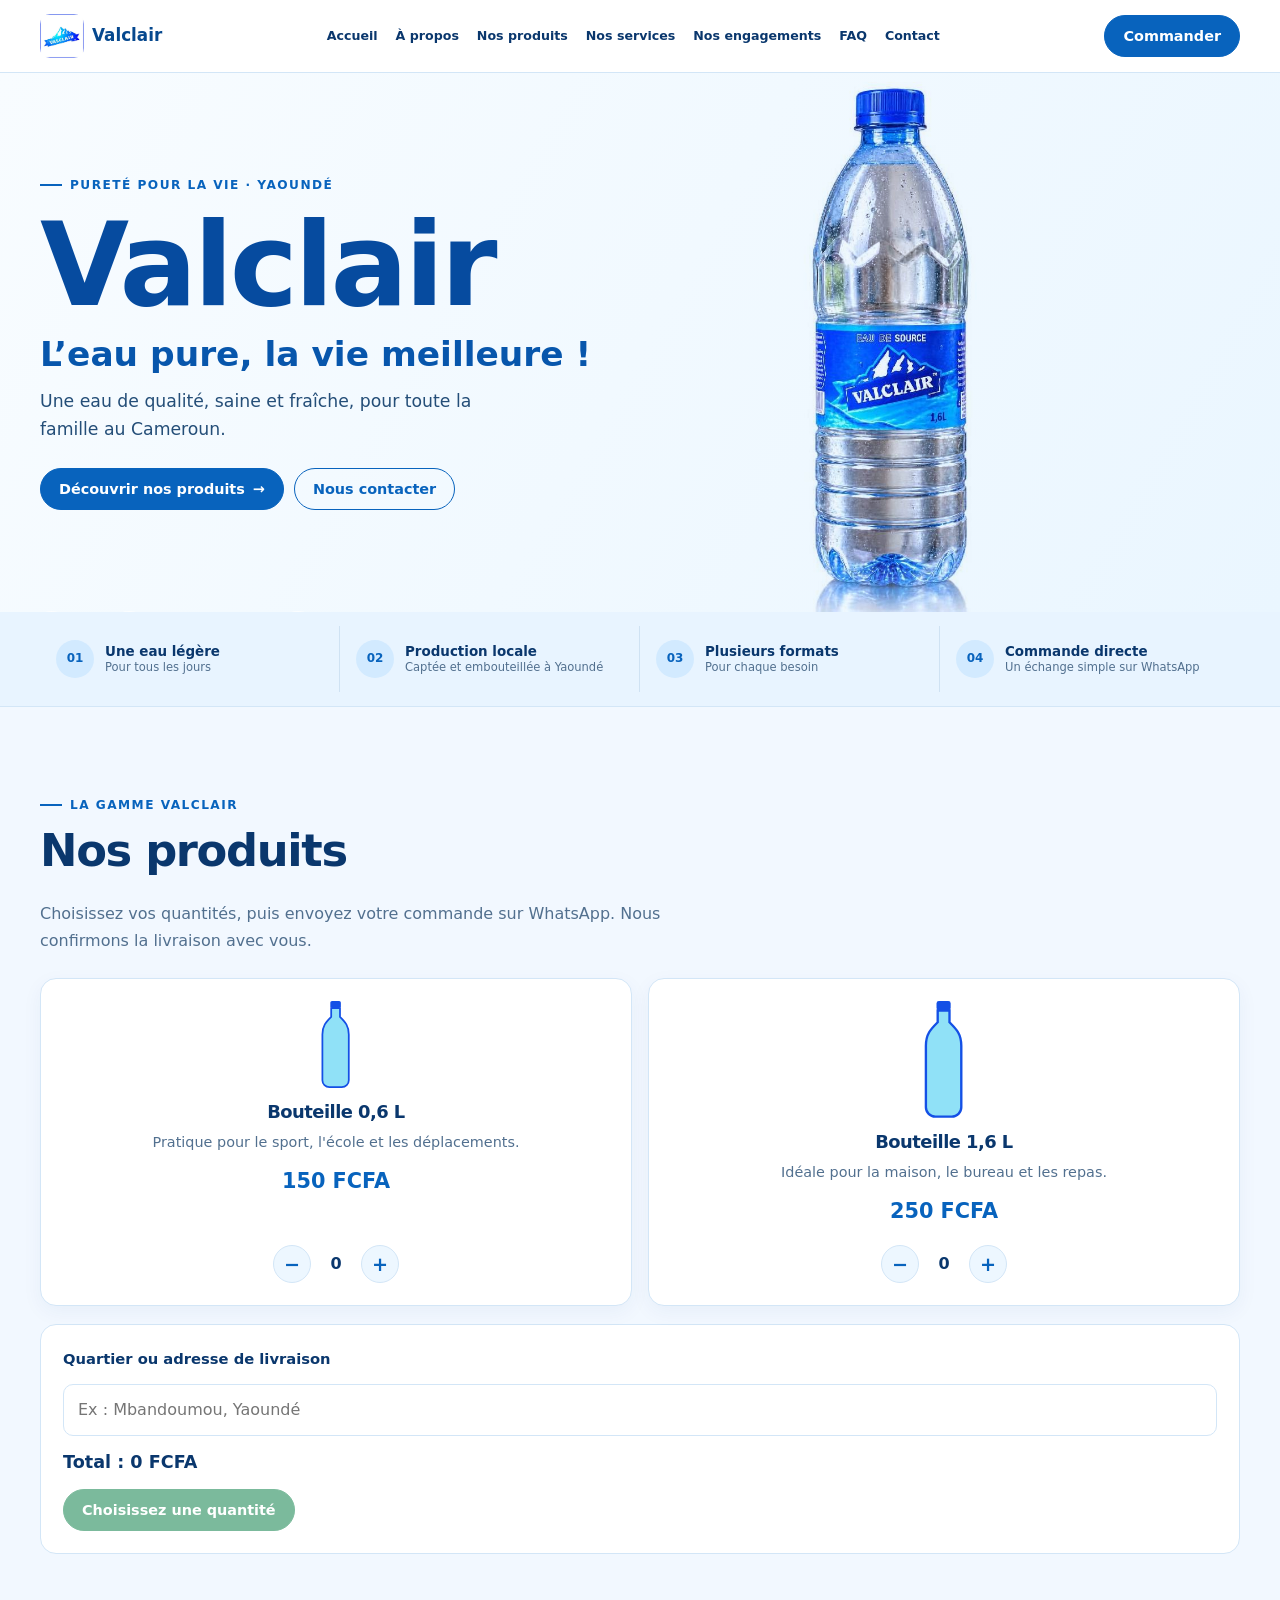
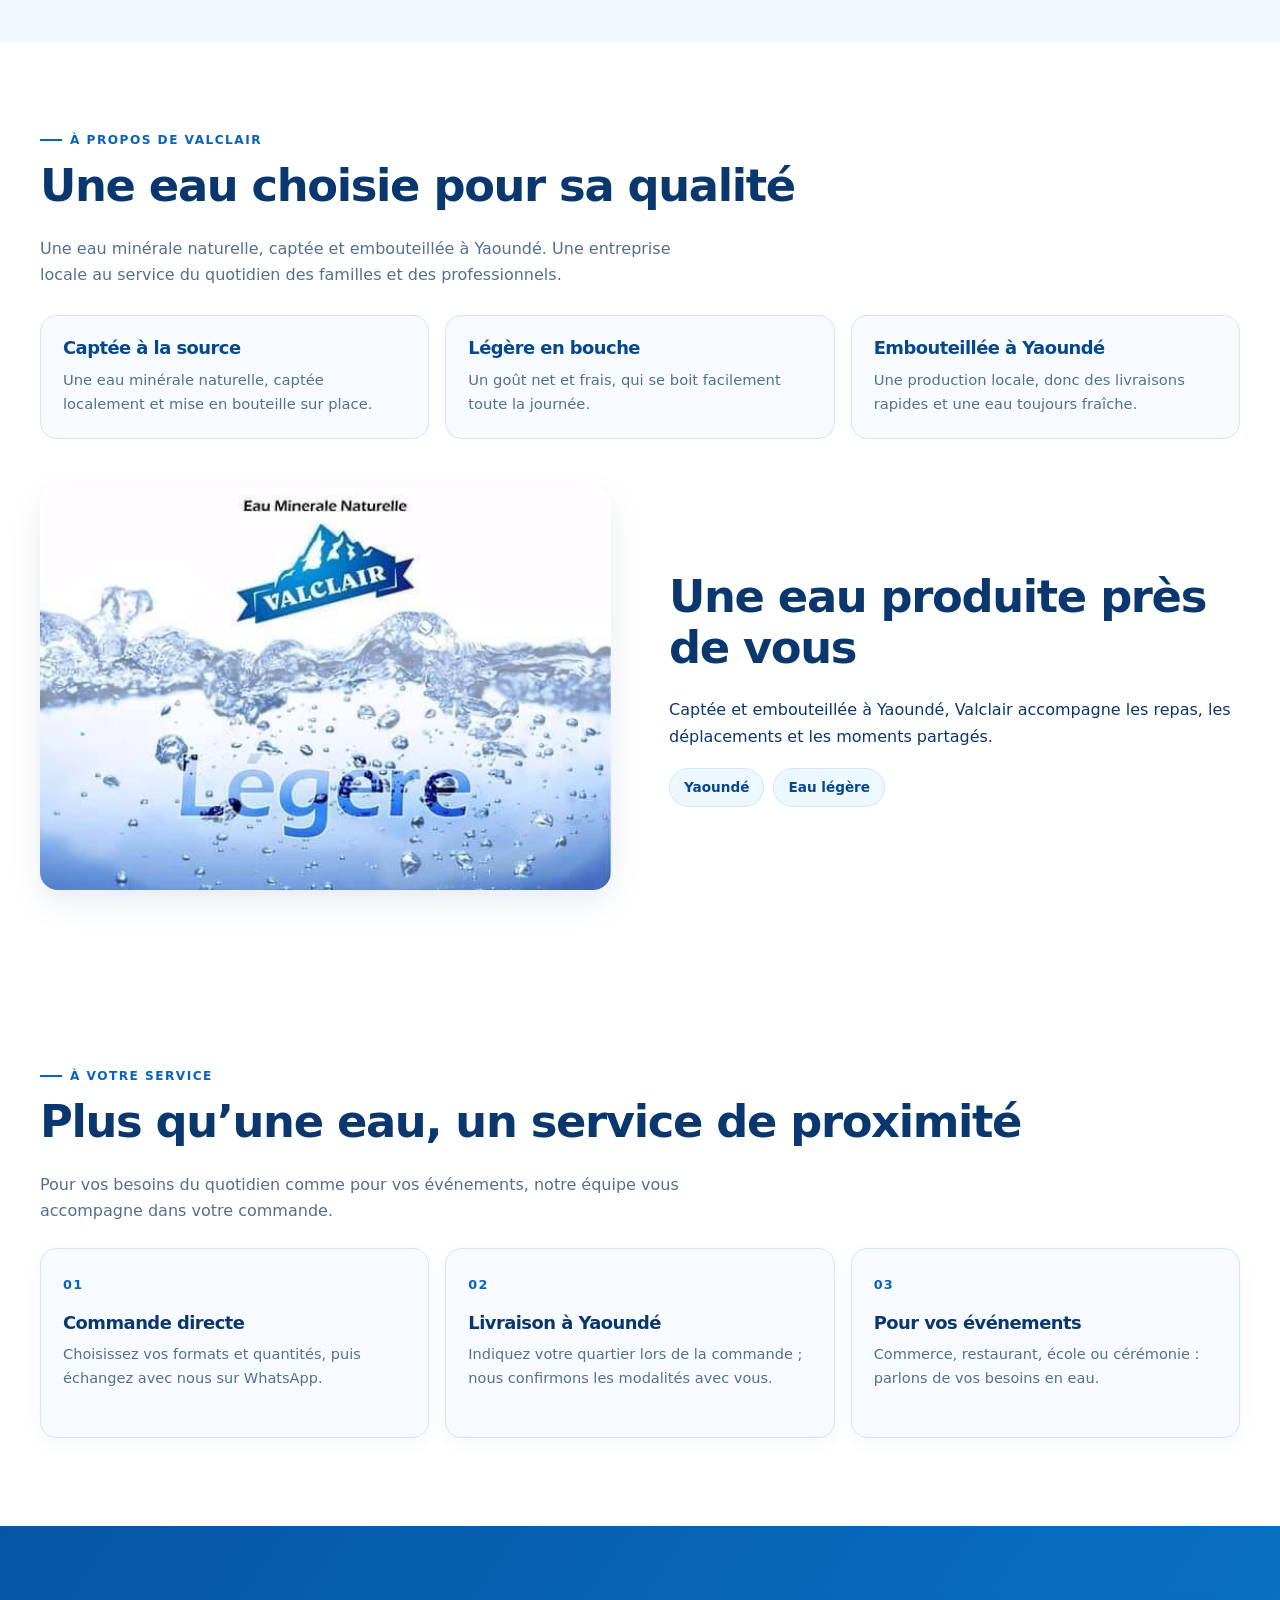
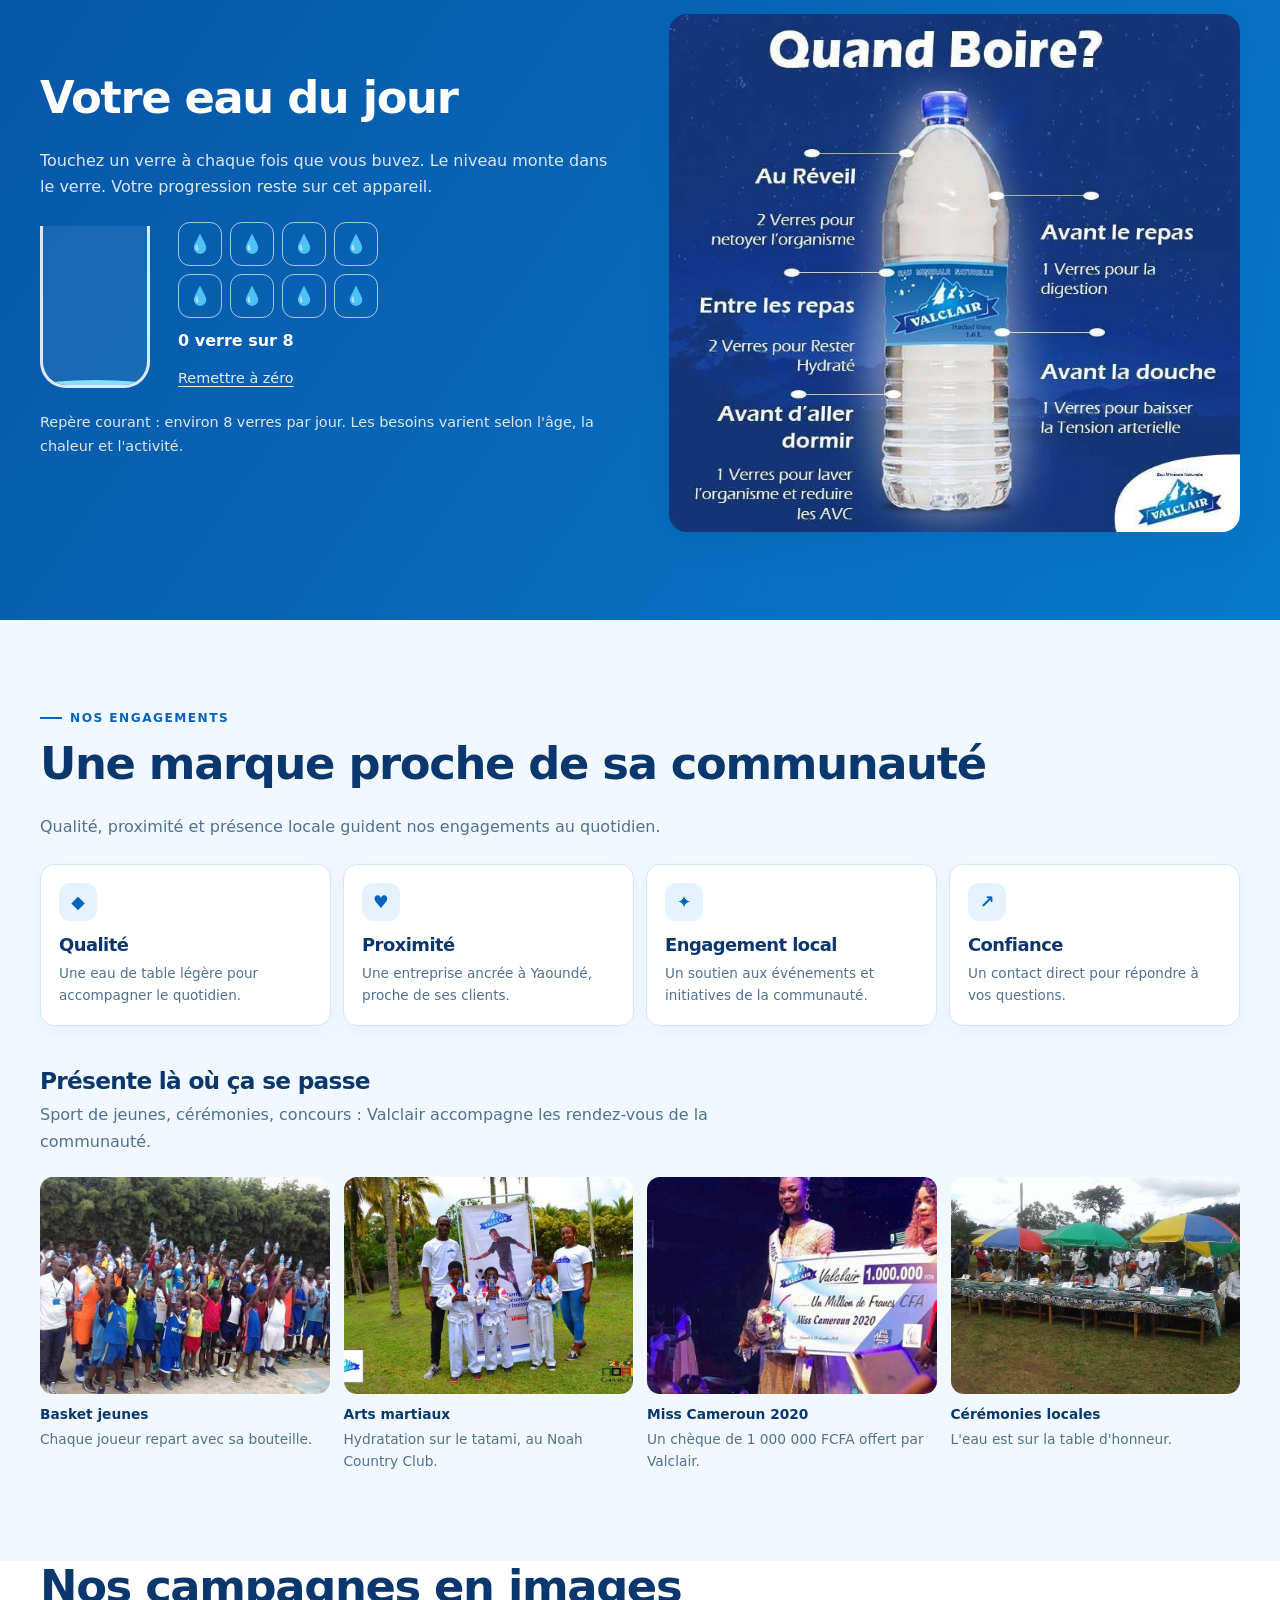
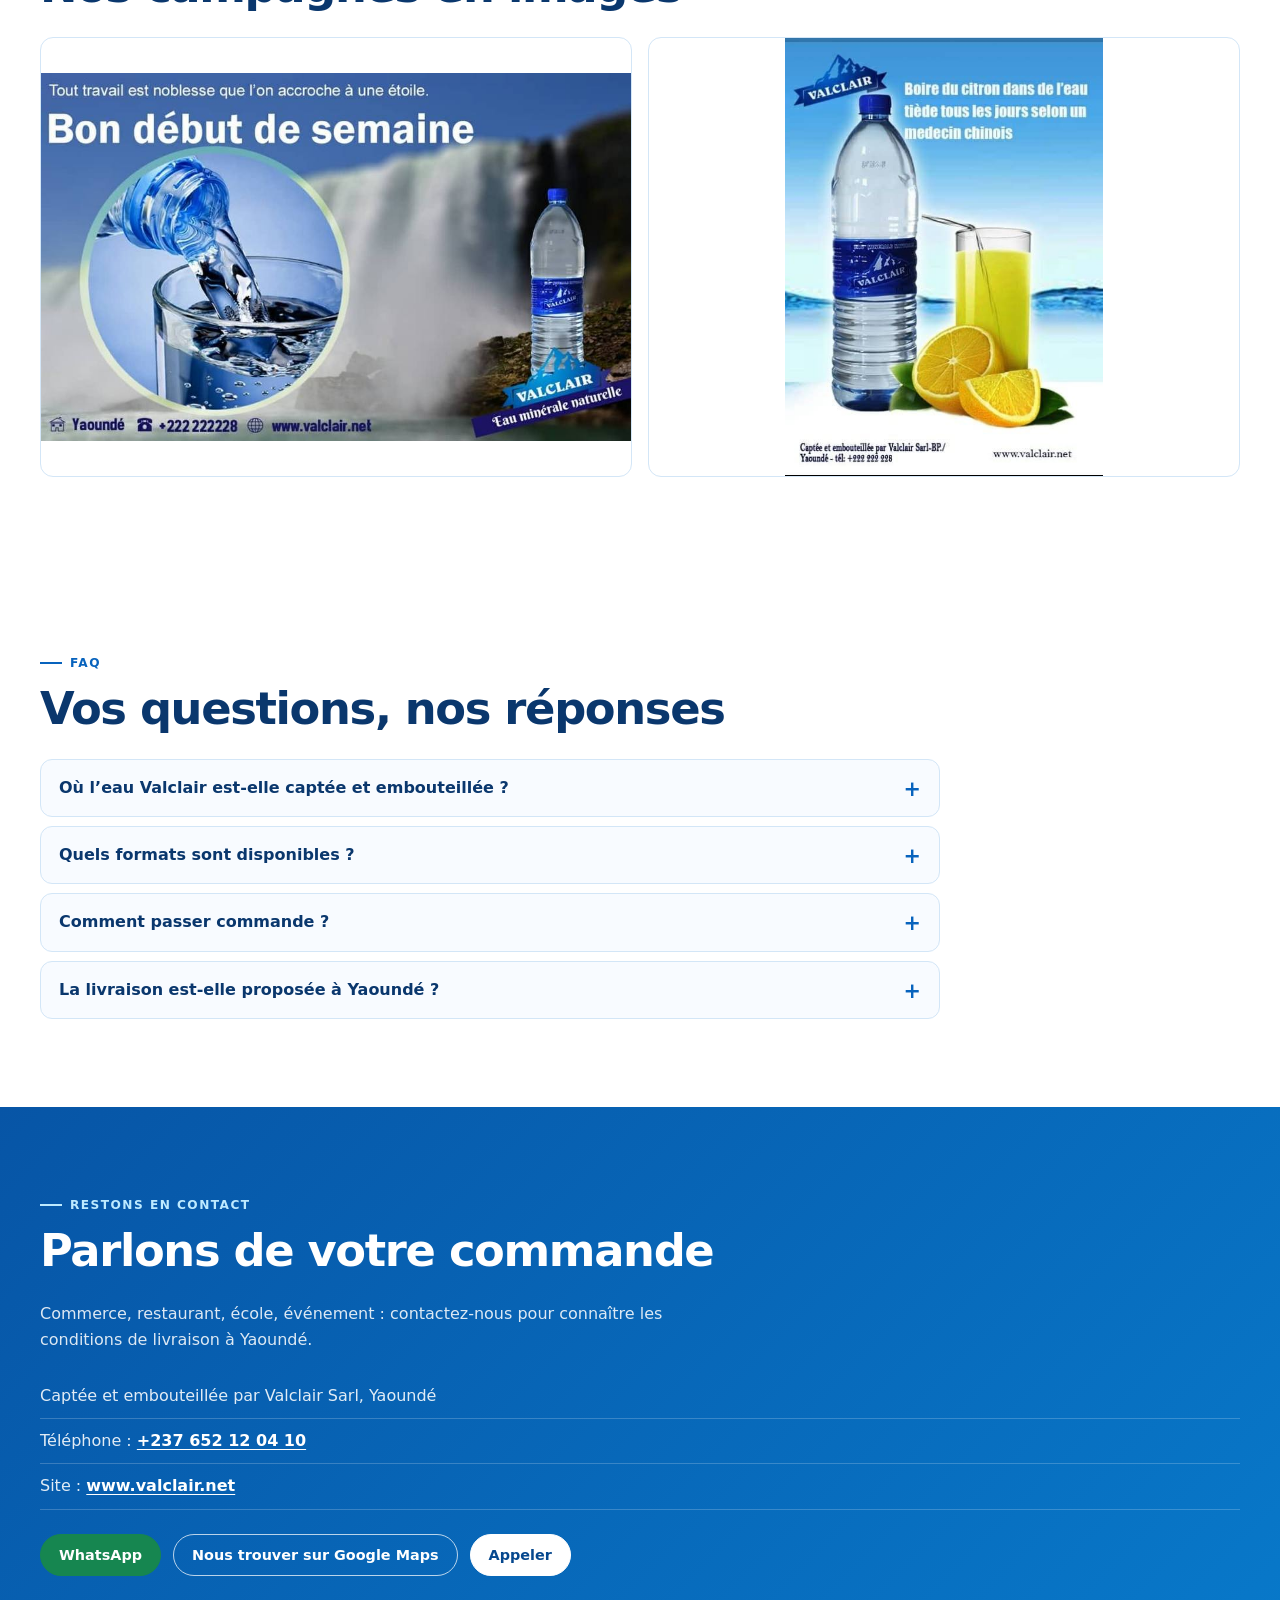
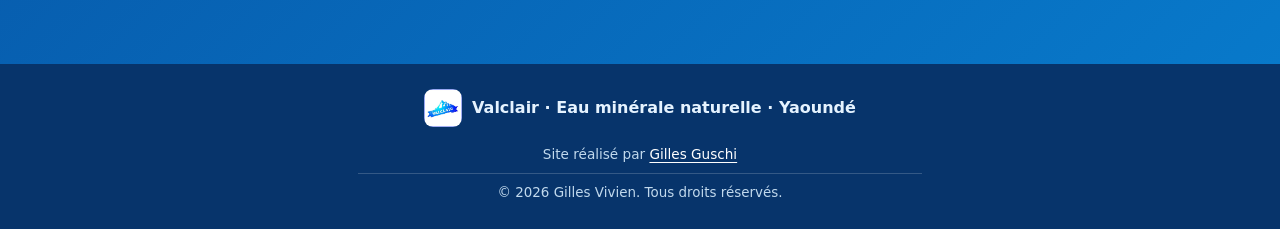
==== commit a1e206b9: "Match Valclair site to supplied mockup" ====
--- a/index.html
+++ b/index.html
@@ -9,34 +9,28 @@
 <link rel="stylesheet" href="style.css">
 </head>
 <body>
-<header><div class="wrap"><a href="#top"><img src="[data-uri]" alt="Valclair"></a>
-<nav aria-label="Navigation principale"><a href="#qualite">Qualité</a><a href="#produits">Produits</a><a href="#hydratation">Hydratation</a><a href="#communaute">Engagements</a><a href="#affiches">Affiches</a></nav>
-<a class="btn" href="#contact">Nous joindre</a></div></header>
+<header><div class="wrap"><a href="#top"><img src="[data-uri]" alt=""></a>
+<nav aria-label="Navigation principale"><a href="#top">Accueil</a><a href="#apropos">À propos</a><a href="#produits">Nos produits</a><a href="#services">Nos services</a><a href="#engagements">Nos engagements</a><a href="#faq">FAQ</a><a href="#contact">Contact</a></nav>
+<a class="btn" href="#produits">Commander</a></div></header>
 
 <main id="top">
 <section class="hero"><div id="bubbles" aria-hidden="true"></div><div class="wrap">
-<p class="eyebrow">Eau minérale naturelle · Yaoundé</p>
-<h1>L'eau qui reste légère.</h1>
-<p>Valclair est une eau minérale naturelle, captée et embouteillée à Yaoundé. Simple, fraîche, pour toute la famille.</p>
-<div class="cta"><a class="btn" href="#qualite">Voir ce qui la rend différente</a><a class="btn alt" href="#contact">Devenir revendeur</a></div>
+<p class="eyebrow">Pureté pour la vie · Yaoundé</p>
+<h1>Valclair</h1>
+<p class="hero-slogan">L’eau pure, la vie meilleure&nbsp;!</p>
+<p>Une eau de qualité, saine et fraîche, pour toute la famille au Cameroun.</p>
+<div class="cta"><a class="btn" href="#produits">Découvrir nos produits <span aria-hidden="true">→</span></a><a class="btn alt" href="#contact">Nous contacter</a></div>
 </div></section>
 
-<section id="qualite"><div class="wrap">
-<h2>Une eau choisie pour sa qualité</h2>
-<p>Trois raisons de mettre Valclair sur votre table, dans votre commerce ou à votre événement.</p>
-<div class="pill">
-<div><h3>Captée à la source</h3><p>Une eau minérale naturelle, captée localement et mise en bouteille sur place.</p></div>
-<div><h3>Légère en bouche</h3><p>Un goût net et frais, qui se boit facilement toute la journée.</p></div>
-<div><h3>Embouteillée à Yaoundé</h3><p>Une production locale, donc des livraisons rapides et une eau toujours fraîche.</p></div>
-</div>
-<div class="split" style="margin-top:48px">
-<img class="photo" src="[data-uri]" alt="Affiche Valclair, eau minérale naturelle légère">
-<div><h2>Deux formats pour chaque besoin</h2>
-<p>La petite bouteille accompagne vos déplacements et le sport. La grande bouteille est faite pour la maison, le bureau et les repas de famille.</p>
-<div class="sizes"><span>0,6 L</span><span>1,6 L</span></div></div>
-</div></div></section>
+<section class="trust-strip" aria-label="Les atouts Valclair"><div class="wrap trust-grid">
+<div class="trust-item"><span class="trust-icon" aria-hidden="true">01</span><div><strong>Une eau légère</strong><span>Pour tous les jours</span></div></div>
+<div class="trust-item"><span class="trust-icon" aria-hidden="true">02</span><div><strong>Production locale</strong><span>Captée et embouteillée à Yaoundé</span></div></div>
+<div class="trust-item"><span class="trust-icon" aria-hidden="true">03</span><div><strong>Plusieurs formats</strong><span>Pour chaque besoin</span></div></div>
+<div class="trust-item"><span class="trust-icon" aria-hidden="true">04</span><div><strong>Commande directe</strong><span>Un échange simple sur WhatsApp</span></div></div>
+</div></section>
 
 <section id="produits"><div class="wrap">
+<p class="eyebrow section-eyebrow">La gamme Valclair</p>
 <h2>Nos produits</h2>
 <p>Choisissez vos quantités, puis envoyez votre commande sur WhatsApp. Nous confirmons la livraison avec vous.</p>
 <div class="prods" id="prods"></div>
@@ -46,6 +40,33 @@
 <div class="total" id="total">Total : 0 FCFA</div>
 <div class="btns"><a class="btn wa" id="orderBtn" href="641160281" target="_blank" rel="noopener" aria-disabled="true">Commander sur WhatsApp</a></div>
 </div></div></section>
+
+<section id="apropos"><div class="wrap">
+<p class="eyebrow section-eyebrow">À propos de Valclair</p>
+<h2>Une eau choisie pour sa qualité</h2>
+<p>Une eau minérale naturelle, captée et embouteillée à Yaoundé. Une entreprise locale au service du quotidien des familles et des professionnels.</p>
+<div class="pill">
+<div><h3>Captée à la source</h3><p>Une eau minérale naturelle, captée localement et mise en bouteille sur place.</p></div>
+<div><h3>Légère en bouche</h3><p>Un goût net et frais, qui se boit facilement toute la journée.</p></div>
+<div><h3>Embouteillée à Yaoundé</h3><p>Une production locale, donc des livraisons rapides et une eau toujours fraîche.</p></div>
+</div>
+<div class="split" style="margin-top:48px">
+<img class="photo" src="[data-uri]" alt="Affiche Valclair, eau minérale naturelle légère">
+<div><h2>Une eau produite près de vous</h2>
+<p>Captée et embouteillée à Yaoundé, Valclair accompagne les repas, les déplacements et les moments partagés.</p>
+<div class="sizes"><span>Yaoundé</span><span>Eau légère</span></div></div>
+</div></div></section>
+
+<section id="services" class="services"><div class="wrap">
+<p class="eyebrow section-eyebrow">À votre service</p>
+<h2>Plus qu’une eau, un service de proximité</h2>
+<p>Pour vos besoins du quotidien comme pour vos événements, notre équipe vous accompagne dans votre commande.</p>
+<div class="service-grid">
+<article class="service-card"><span class="service-number">01</span><h3>Commande directe</h3><p>Choisissez vos formats et quantités, puis échangez avec nous sur WhatsApp.</p></article>
+<article class="service-card"><span class="service-number">02</span><h3>Livraison à Yaoundé</h3><p>Indiquez votre quartier lors de la commande ; nous confirmons les modalités avec vous.</p></article>
+<article class="service-card"><span class="service-number">03</span><h3>Pour vos événements</h3><p>Commerce, restaurant, école ou cérémonie : parlons de vos besoins en eau.</p></article>
+</div>
+</div></section>
 
 <section id="hydratation" class="band"><div class="wrap split">
 <div><h2>Votre eau du jour</h2>
@@ -59,8 +80,17 @@
 <img class="photo" src="[data-uri]" alt="Conseils pour boire de l'eau au fil de la journée">
 </div></section>
 
-<section id="communaute"><div class="wrap">
-<h2>Présente là où ça se passe</h2>
+<section id="engagements"><div class="wrap">
+<p class="eyebrow section-eyebrow">Nos engagements</p>
+<h2>Une marque proche de sa communauté</h2>
+<p>Qualité, proximité et présence locale guident nos engagements au quotidien.</p>
+<div class="values-grid">
+<article class="value-card"><span aria-hidden="true">◆</span><h3>Qualité</h3><p>Une eau de table légère pour accompagner le quotidien.</p></article>
+<article class="value-card"><span aria-hidden="true">♥</span><h3>Proximité</h3><p>Une entreprise ancrée à Yaoundé, proche de ses clients.</p></article>
+<article class="value-card"><span aria-hidden="true">✦</span><h3>Engagement local</h3><p>Un soutien aux événements et initiatives de la communauté.</p></article>
+<article class="value-card"><span aria-hidden="true">↗</span><h3>Confiance</h3><p>Un contact direct pour répondre à vos questions.</p></article>
+</div>
+<h3 class="community-title">Présente là où ça se passe</h3>
 <p>Sport de jeunes, cérémonies, concours : Valclair accompagne les rendez-vous de la communauté.</p>
 <div class="grid">
 <figure><img src="[data-uri]